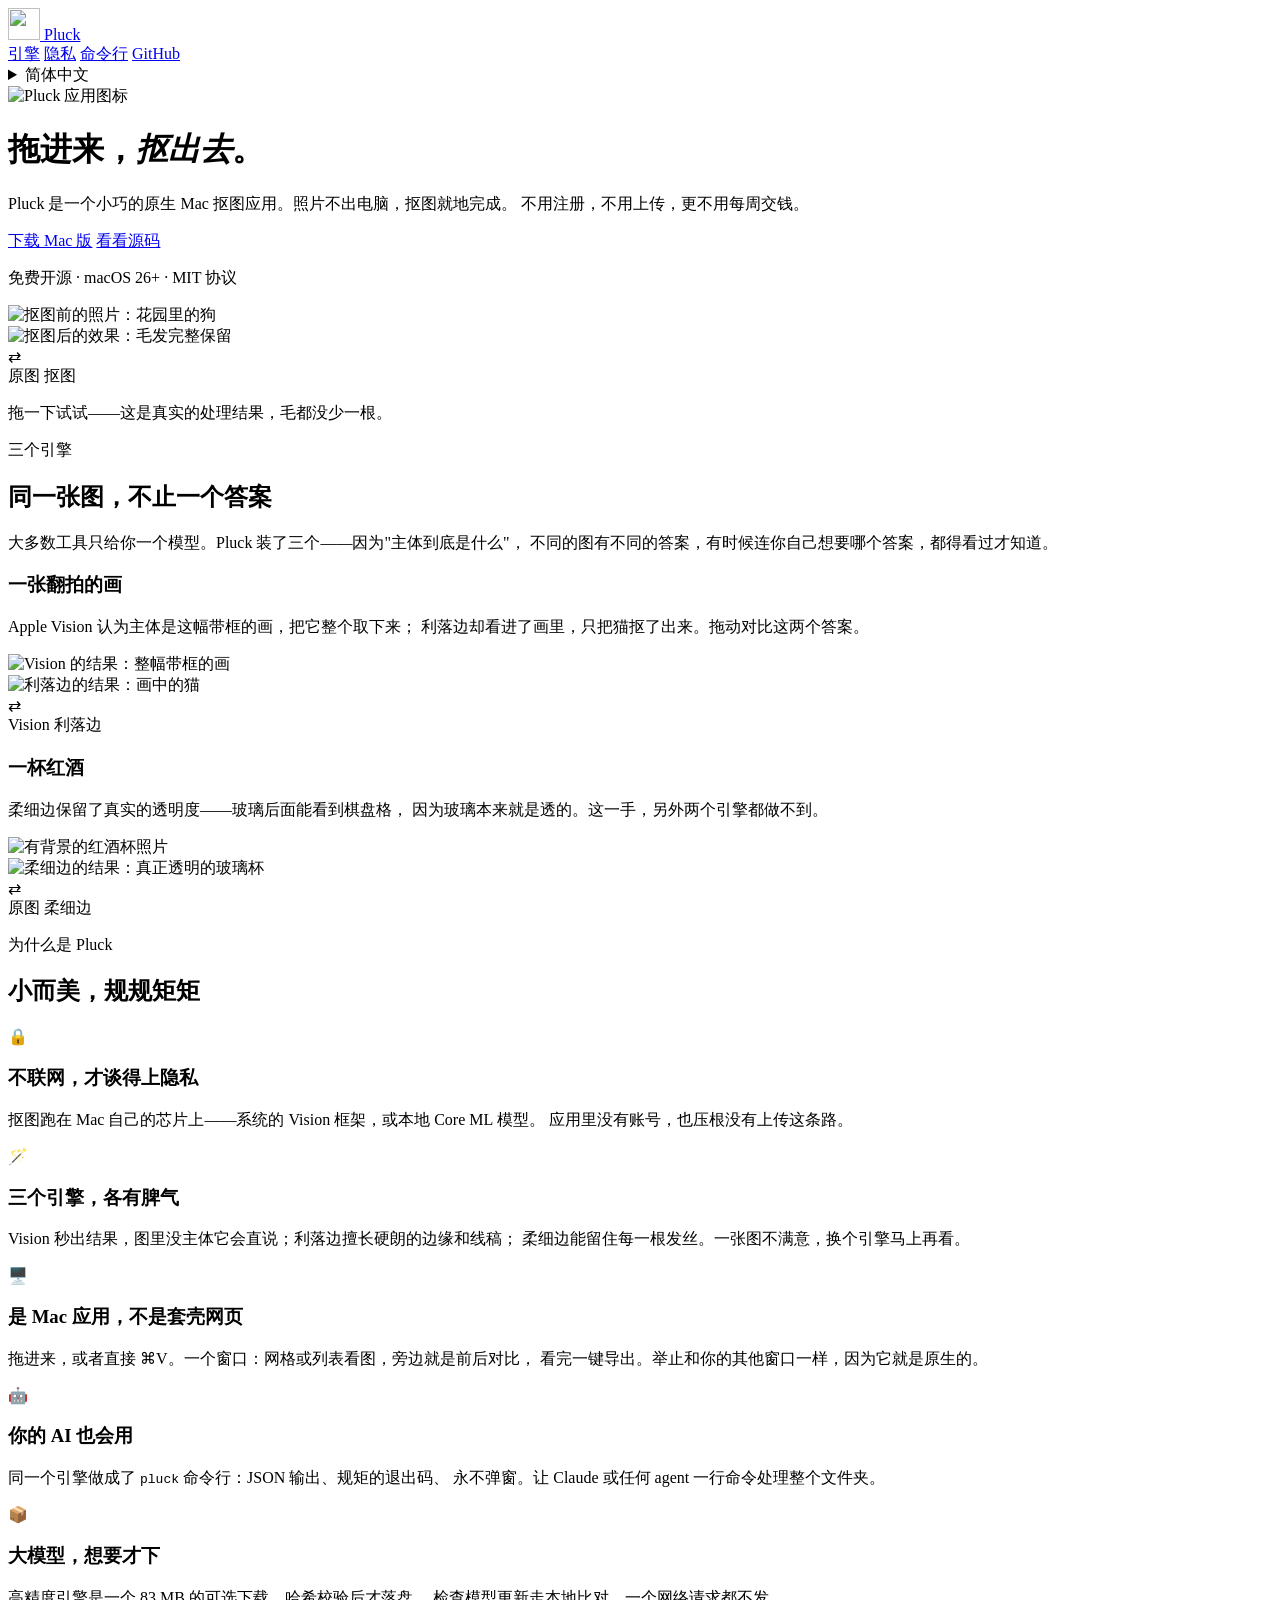
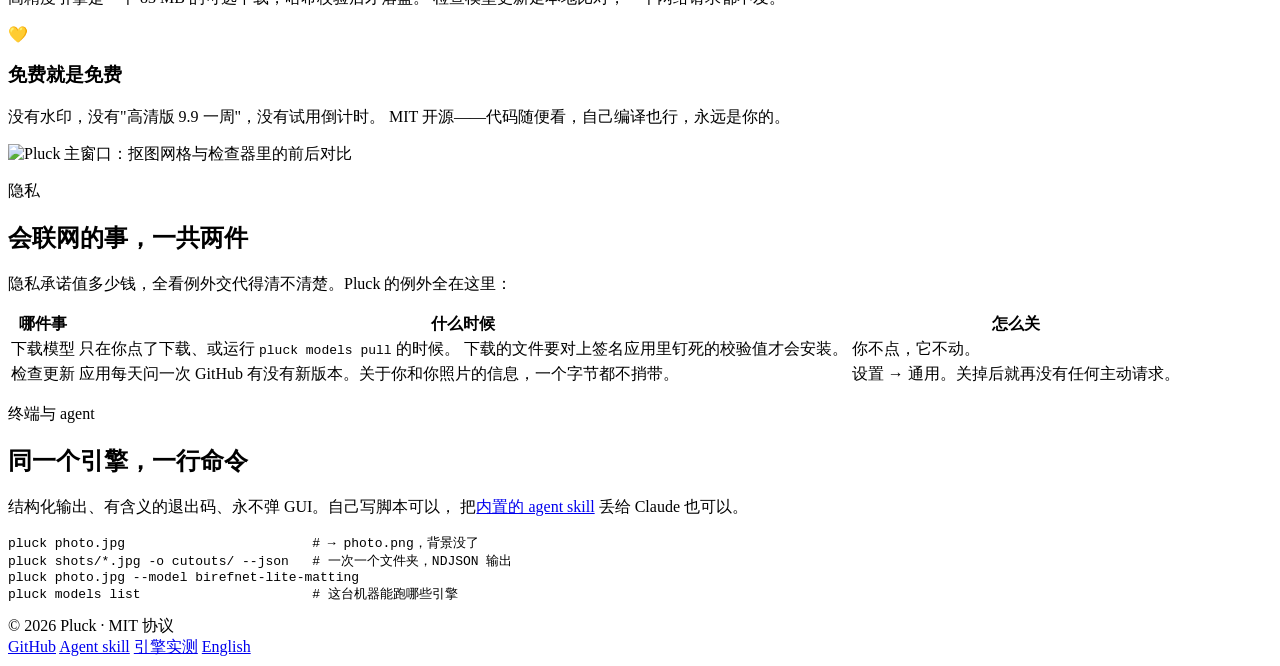
==== site/zh/index.html @ a7fbb70a "Bilingual README and a landing site at pluck.aix4u.com README gains a Simplified Chinese edition (RE" ====
<!DOCTYPE html>
<html lang="zh-Hans">
<head>
  <meta charset="utf-8">
  <meta name="viewport" content="width=device-width, initial-scale=1">
  <title>Pluck — Mac 上的离线抠图工具</title>
  <meta name="description" content="Pluck 是一个小巧的原生 Mac 抠图应用。全程本机处理，不上传、不注册、不订阅。免费开源，还带一个 AI agent 能直接用的命令行。">
  <link rel="canonical" href="https://pluck.aix4u.com/zh/">
  <link rel="alternate" hreflang="en" href="https://pluck.aix4u.com/">
  <link rel="alternate" hreflang="zh-Hans" href="https://pluck.aix4u.com/zh/">
  <link rel="alternate" hreflang="x-default" href="https://pluck.aix4u.com/">
  <link rel="icon" type="image/png" sizes="32x32" href="/assets/favicon-32.png">
  <link rel="apple-touch-icon" href="/assets/icon-192.png">
  <link rel="stylesheet" href="/assets/style.css">
  <meta property="og:type" content="website">
  <meta property="og:site_name" content="Pluck">
  <meta property="og:title" content="Pluck — Mac 上的离线抠图工具">
  <meta property="og:description" content="拖进来，抠出去。全程本机，免费开源。">
  <meta property="og:url" content="https://pluck.aix4u.com/zh/">
  <meta property="og:image" content="https://pluck.aix4u.com/assets/og.png">
  <meta name="twitter:card" content="summary_large_image">
  <meta name="twitter:title" content="Pluck — Mac 上的离线抠图工具">
  <meta name="twitter:description" content="拖进来，抠出去。全程本机，免费开源。">
  <meta name="twitter:image" content="https://pluck.aix4u.com/assets/og.png">
  <script type="application/ld+json">
  {
    "@context": "https://schema.org",
    "@type": "SoftwareApplication",
    "name": "Pluck",
    "operatingSystem": "macOS 26+",
    "applicationCategory": "DesignApplication",
    "offers": { "@type": "Offer", "price": "0", "priceCurrency": "USD" },
    "description": "小巧的原生 Mac 抠图应用。全程本机处理，免费开源，附带 AI agent 可直接使用的命令行工具。",
    "url": "https://pluck.aix4u.com/zh/",
    "downloadUrl": "https://github.com/RuochenLyu/pluck/releases",
    "license": "https://opensource.org/licenses/MIT"
  }
  </script>
</head>
<body>
  <div class="wrap">
    <nav>
      <a class="brand" href="/zh/">
        <img src="/assets/icon-64.png" alt="" width="32" height="32">
        <span>Pluck</span>
      </a>
      <div class="nav-links">
        <a href="#engines">引擎</a>
        <a href="#privacy">隐私</a>
        <a href="#cli">命令行</a>
        <a href="https://github.com/RuochenLyu/pluck">GitHub</a>
        <details class="lang">
          <summary>简体中文</summary>
          <menu>
            <a href="/" lang="en">English</a>
            <a href="/zh/" aria-current="page">简体中文</a>
          </menu>
        </details>
      </div>
    </nav>

    <header>
      <img class="hero-icon" src="/assets/icon-512.png" alt="Pluck 应用图标" width="108" height="108">
      <h1>拖进来，<em>抠出去</em>。</h1>
      <p class="sub">Pluck 是一个小巧的原生 Mac 抠图应用。照片不出电脑，抠图就地完成。
        不用注册，不用上传，更不用每周交钱。</p>
      <div class="cta">
        <a class="btn btn-primary" href="https://github.com/RuochenLyu/pluck/releases/latest">下载 Mac 版</a>
        <a class="btn btn-secondary" href="https://github.com/RuochenLyu/pluck">看看源码</a>
      </div>
      <p class="cta-note">免费开源 · macOS 26+ · MIT 协议</p>

      <div class="hero-diff">
        <div class="diff" style="--pos: 38.2%">
          <img src="/assets/demo/dog-original.jpg" alt="抠图前的照片：花园里的狗" width="880" height="880" fetchpriority="high">
          <div class="after"><img src="/assets/demo/dog-cutout.png" alt="抠图后的效果：毛发完整保留" width="880" height="880"></div>
          <div class="seam"></div>
          <div class="knob">⇄</div>
          <span class="tag tag-a">原图</span>
          <span class="tag tag-b">抠图</span>
        </div>
        <p class="hero-hint">拖一下试试——这是真实的处理结果，毛都没少一根。</p>
      </div>
    </header>

    <section id="engines">
      <p class="kicker">三个引擎</p>
      <h2>同一张图，不止一个答案</h2>
      <p class="lede">大多数工具只给你一个模型。Pluck 装了三个——因为"主体到底是什么"，
        不同的图有不同的答案，有时候连你自己想要哪个答案，都得看过才知道。</p>
      <div class="demo-grid">
        <div class="demo">
          <h3>一张翻拍的画</h3>
          <p class="note">Apple Vision 认为主体是这幅带框的画，把它整个取下来；
            利落边却看进了画里，只把猫抠了出来。拖动对比这两个答案。</p>
          <div class="diff" style="--pos: 50%">
            <img src="/assets/demo/painting-vision.png" alt="Vision 的结果：整幅带框的画" width="760" height="950">
            <div class="after"><img src="/assets/demo/painting-lite.png" alt="利落边的结果：画中的猫" width="760" height="950"></div>
            <div class="seam"></div>
            <div class="knob">⇄</div>
            <span class="tag tag-a">Vision</span>
            <span class="tag tag-b">利落边</span>
          </div>
        </div>
        <div class="demo">
          <h3>一杯红酒</h3>
          <p class="note">柔细边保留了真实的透明度——玻璃后面能看到棋盘格，
            因为玻璃本来就是透的。这一手，另外两个引擎都做不到。</p>
          <div class="diff" style="--pos: 38.2%">
            <img src="/assets/demo/glass-original.jpg" alt="有背景的红酒杯照片" width="900" height="545">
            <div class="after"><img src="/assets/demo/glass-matting.png" alt="柔细边的结果：真正透明的玻璃杯" width="900" height="545"></div>
            <div class="seam"></div>
            <div class="knob">⇄</div>
            <span class="tag tag-a">原图</span>
            <span class="tag tag-b">柔细边</span>
          </div>
        </div>
      </div>
    </section>

    <section id="features">
      <p class="kicker">为什么是 Pluck</p>
      <h2>小而美，规规矩矩</h2>
      <div class="grid">
        <div class="card">
          <span class="glyph">🔒</span>
          <h3>不联网，才谈得上隐私</h3>
          <p>抠图跑在 Mac 自己的芯片上——系统的 Vision 框架，或本地 Core ML 模型。
            应用里没有账号，也压根没有上传这条路。</p>
        </div>
        <div class="card">
          <span class="glyph">🪄</span>
          <h3>三个引擎，各有脾气</h3>
          <p>Vision 秒出结果，图里没主体它会直说；利落边擅长硬朗的边缘和线稿；
            柔细边能留住每一根发丝。一张图不满意，换个引擎马上再看。</p>
        </div>
        <div class="card">
          <span class="glyph">🖥️</span>
          <h3>是 Mac 应用，不是套壳网页</h3>
          <p>拖进来，或者直接 ⌘V。一个窗口：网格或列表看图，旁边就是前后对比，
            看完一键导出。举止和你的其他窗口一样，因为它就是原生的。</p>
        </div>
        <div class="card">
          <span class="glyph">🤖</span>
          <h3>你的 AI 也会用</h3>
          <p>同一个引擎做成了 <code>pluck</code> 命令行：JSON 输出、规矩的退出码、
            永不弹窗。让 Claude 或任何 agent 一行命令处理整个文件夹。</p>
        </div>
        <div class="card">
          <span class="glyph">📦</span>
          <h3>大模型，想要才下</h3>
          <p>高精度引擎是一个 83 MB 的可选下载，哈希校验后才落盘。
            检查模型更新走本地比对，一个网络请求都不发。</p>
        </div>
        <div class="card">
          <span class="glyph">💛</span>
          <h3>免费就是免费</h3>
          <p>没有水印，没有"高清版 9.9 一周"，没有试用倒计时。
            MIT 开源——代码随便看，自己编译也行，永远是你的。</p>
        </div>
      </div>
      <div class="shot">
        <img src="/assets/screenshot-zh.png" alt="Pluck 主窗口：抠图网格与检查器里的前后对比" width="1520" height="1184" loading="lazy">
      </div>
    </section>

    <section id="privacy">
      <p class="kicker">隐私</p>
      <h2>会联网的事，一共两件</h2>
      <p class="lede">隐私承诺值多少钱，全看例外交代得清不清楚。Pluck 的例外全在这里：</p>
      <div class="privacy">
        <table>
          <tr><th>哪件事</th><th>什么时候</th><th>怎么关</th></tr>
          <tr>
            <td>下载模型</td>
            <td>只在你点了下载、或运行 <code>pluck models pull</code> 的时候。
              下载的文件要对上签名应用里钉死的校验值才会安装。</td>
            <td>你不点，它不动。</td>
          </tr>
          <tr>
            <td>检查更新</td>
            <td>应用每天问一次 GitHub 有没有新版本。关于你和你照片的信息，一个字节都不捎带。</td>
            <td>设置 → 通用。关掉后就再没有任何主动请求。</td>
          </tr>
        </table>
      </div>
    </section>

    <section id="cli">
      <p class="kicker">终端与 agent</p>
      <h2>同一个引擎，一行命令</h2>
      <p class="lede">结构化输出、有含义的退出码、永不弹 GUI。自己写脚本可以，
        把<a href="https://github.com/RuochenLyu/pluck/blob/main/skills/pluck/SKILL.md">内置的 agent skill</a> 丢给 Claude 也可以。</p>
      <pre><code><span class="p">pluck</span> photo.jpg                        <span class="c"># → photo.png，背景没了</span>
<span class="p">pluck</span> shots/*.jpg -o cutouts/ --json   <span class="c"># 一次一个文件夹，NDJSON 输出</span>
<span class="p">pluck</span> photo.jpg --model birefnet-lite-matting
<span class="p">pluck</span> models list                      <span class="c"># 这台机器能跑哪些引擎</span></code></pre>
    </section>

    <footer>
      <div>© 2026 Pluck · MIT 协议</div>
      <div class="links">
        <a href="https://github.com/RuochenLyu/pluck">GitHub</a>
        <a href="https://github.com/RuochenLyu/pluck/blob/main/skills/pluck/SKILL.md">Agent skill</a>
        <a href="https://github.com/RuochenLyu/pluck/blob/main/docs/research.md">引擎实测</a>
        <a href="/" lang="en">English</a>
      </div>
    </footer>
  </div>
  <script src="/assets/script.js" defer></script>
</body>
</html>
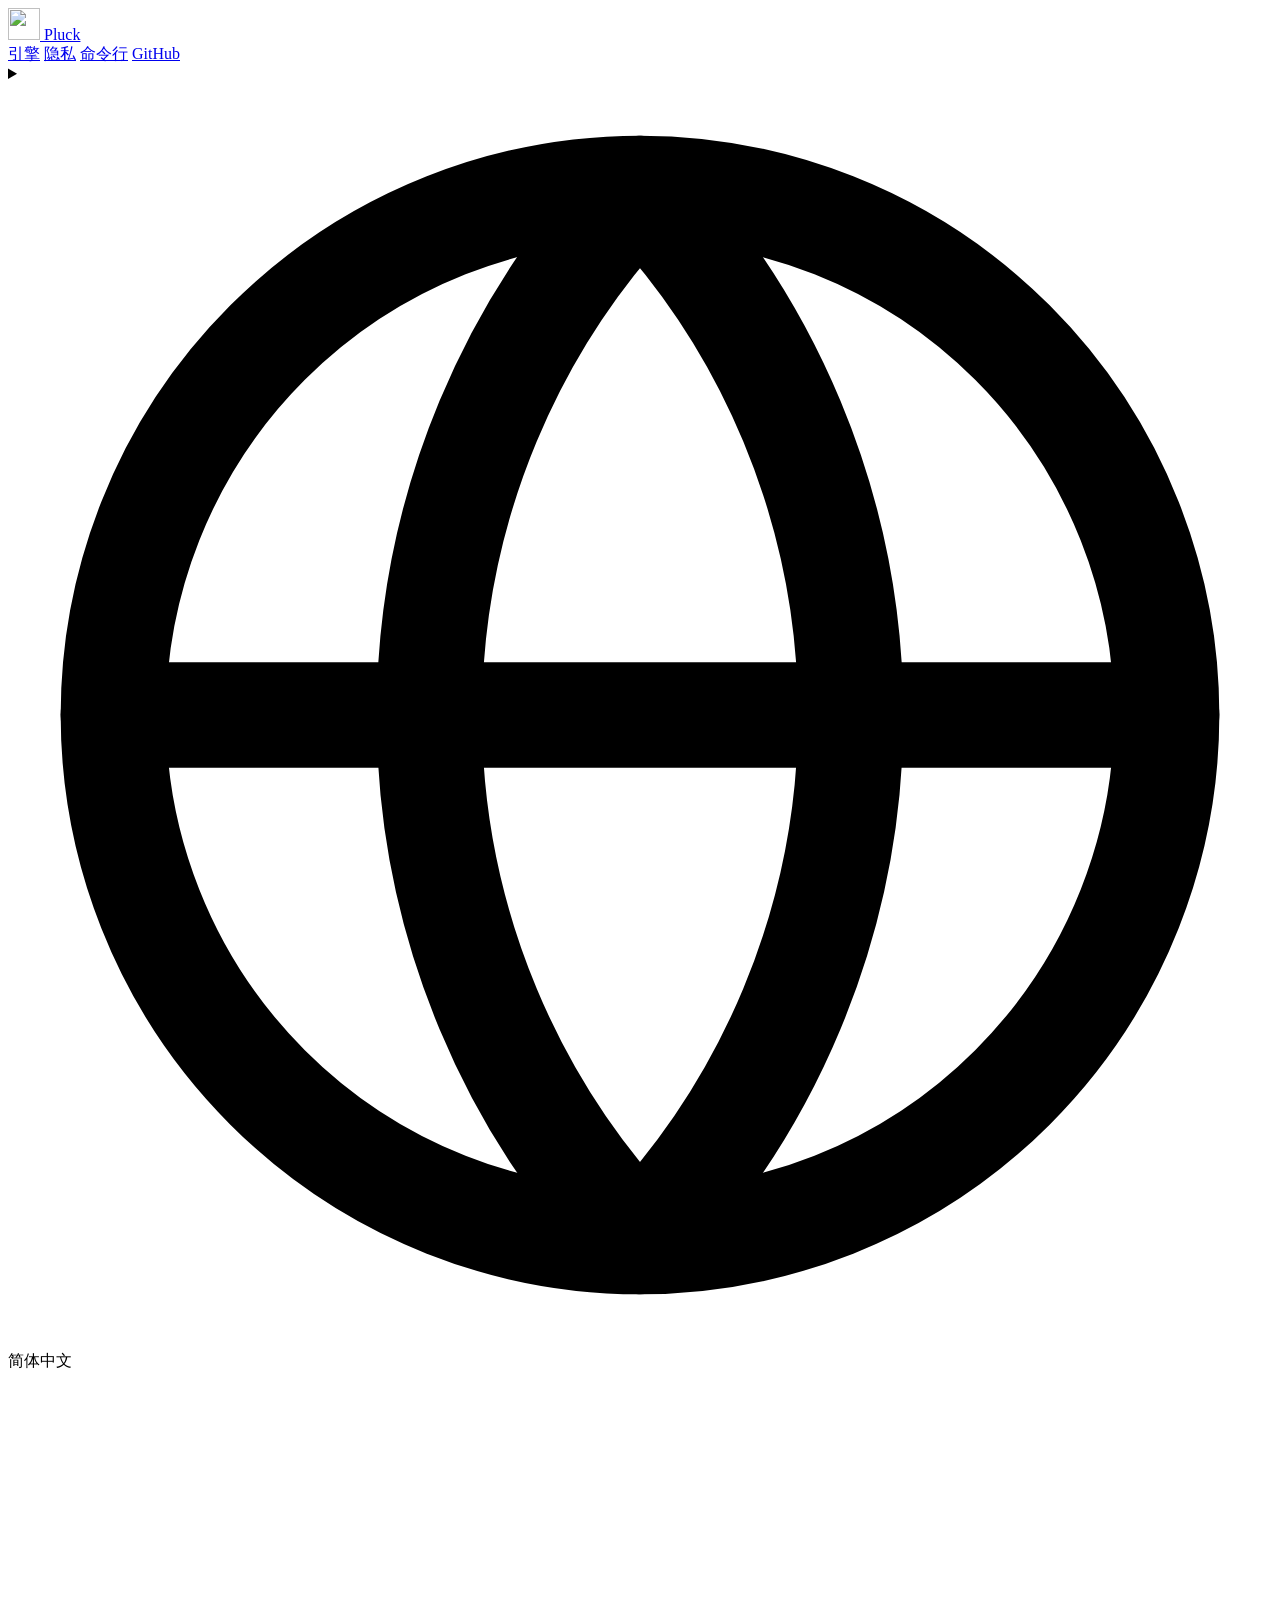
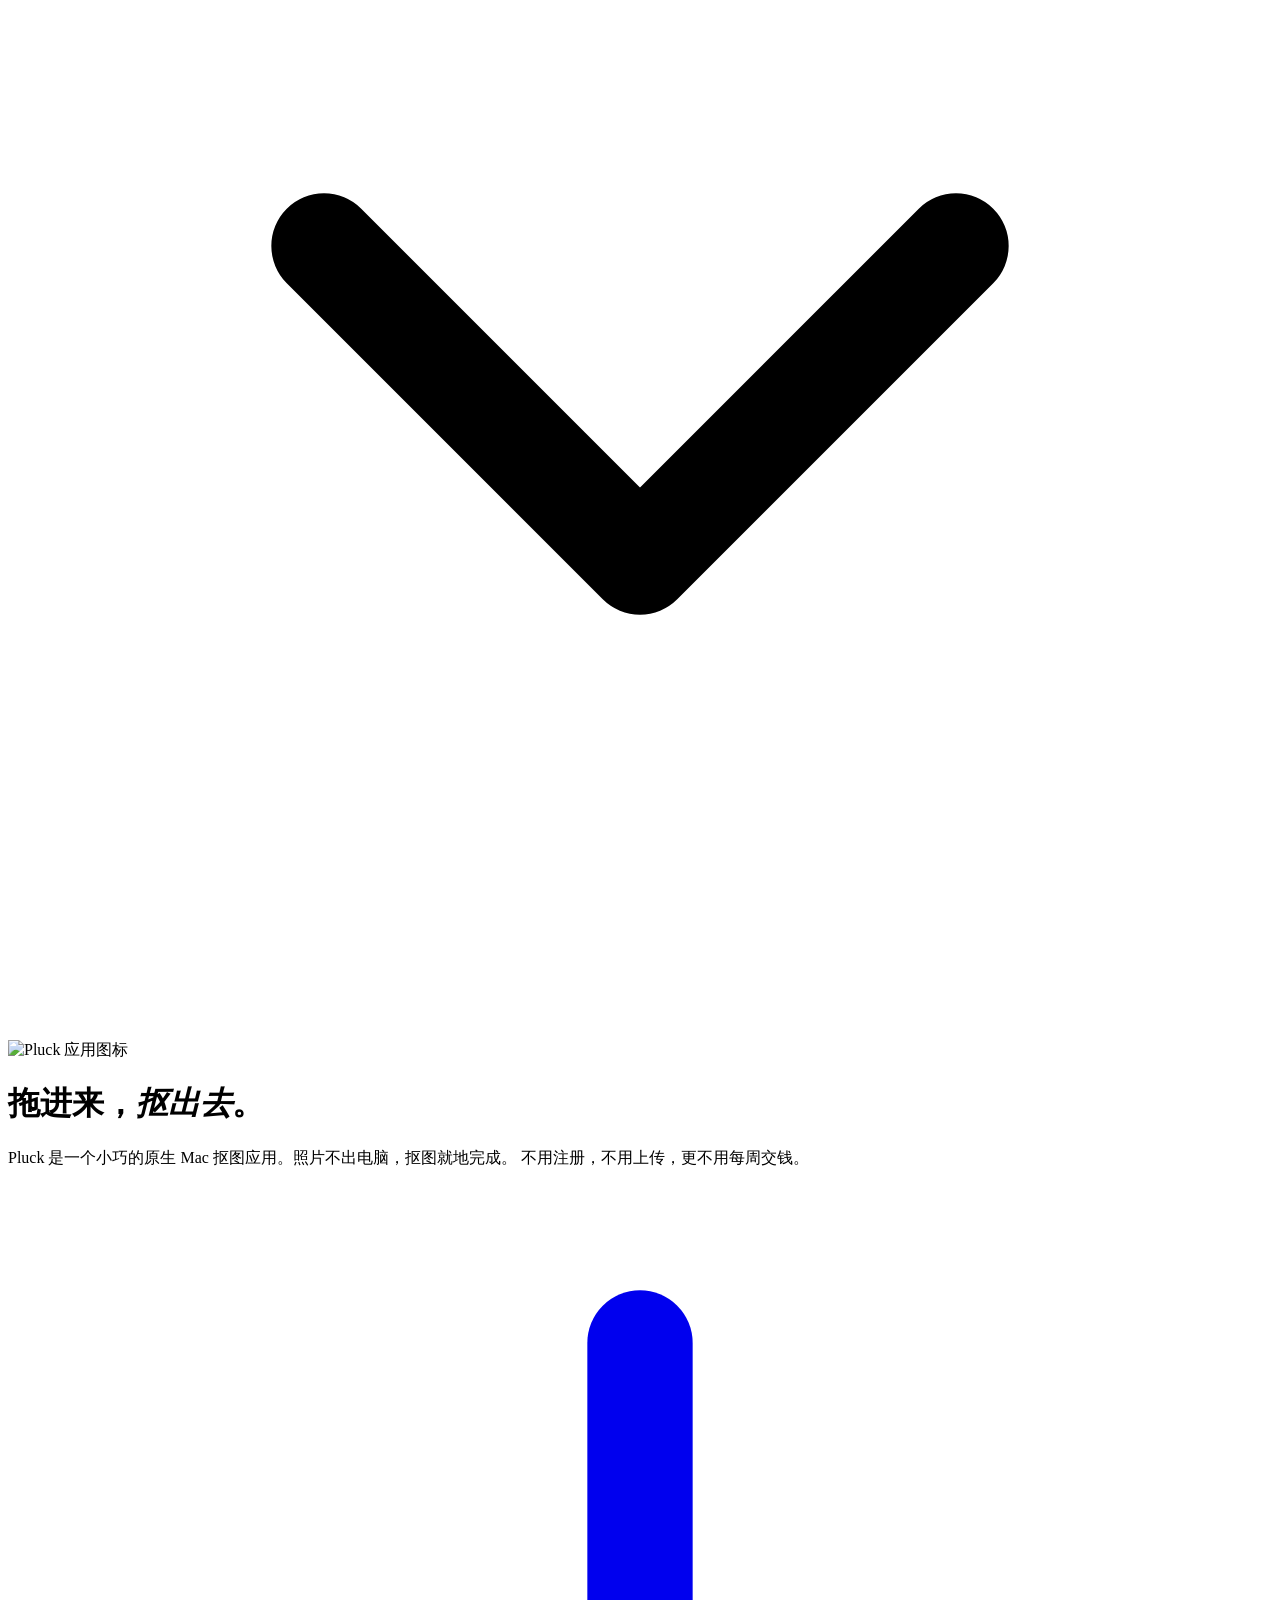
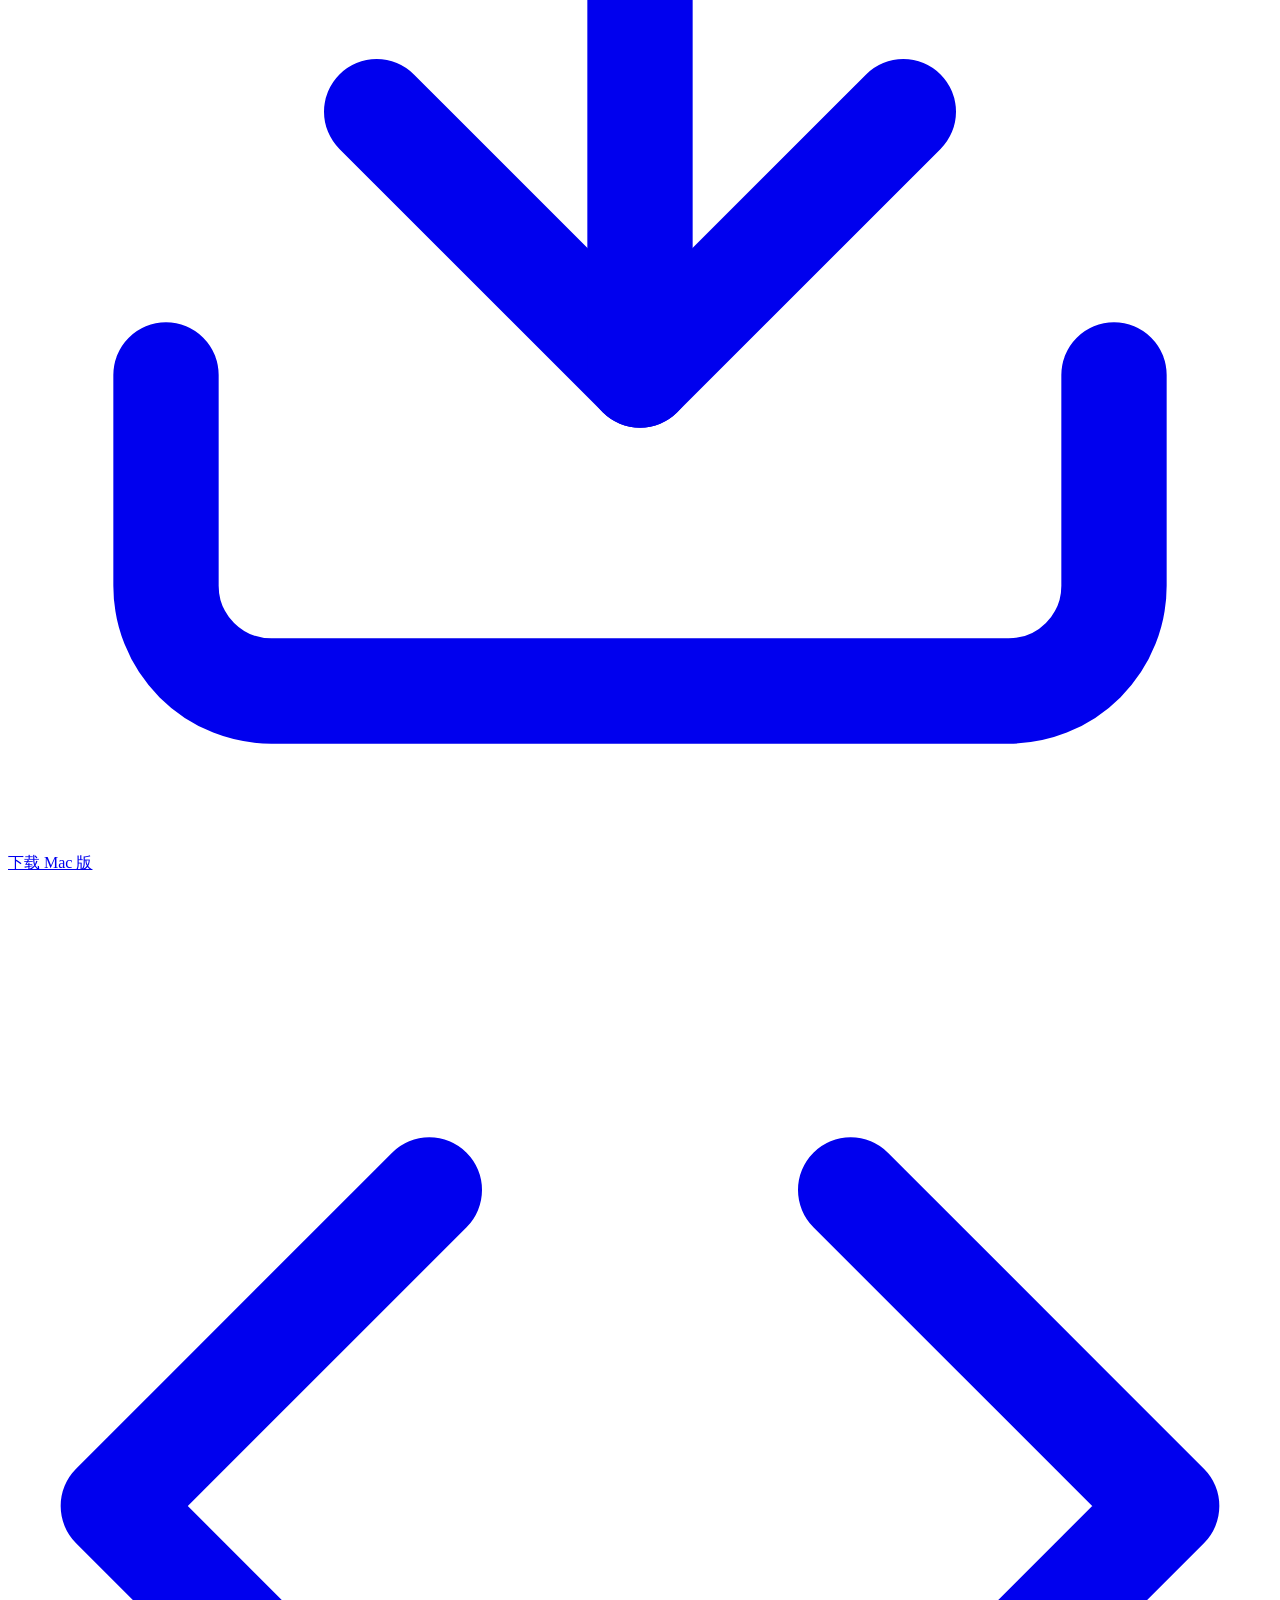
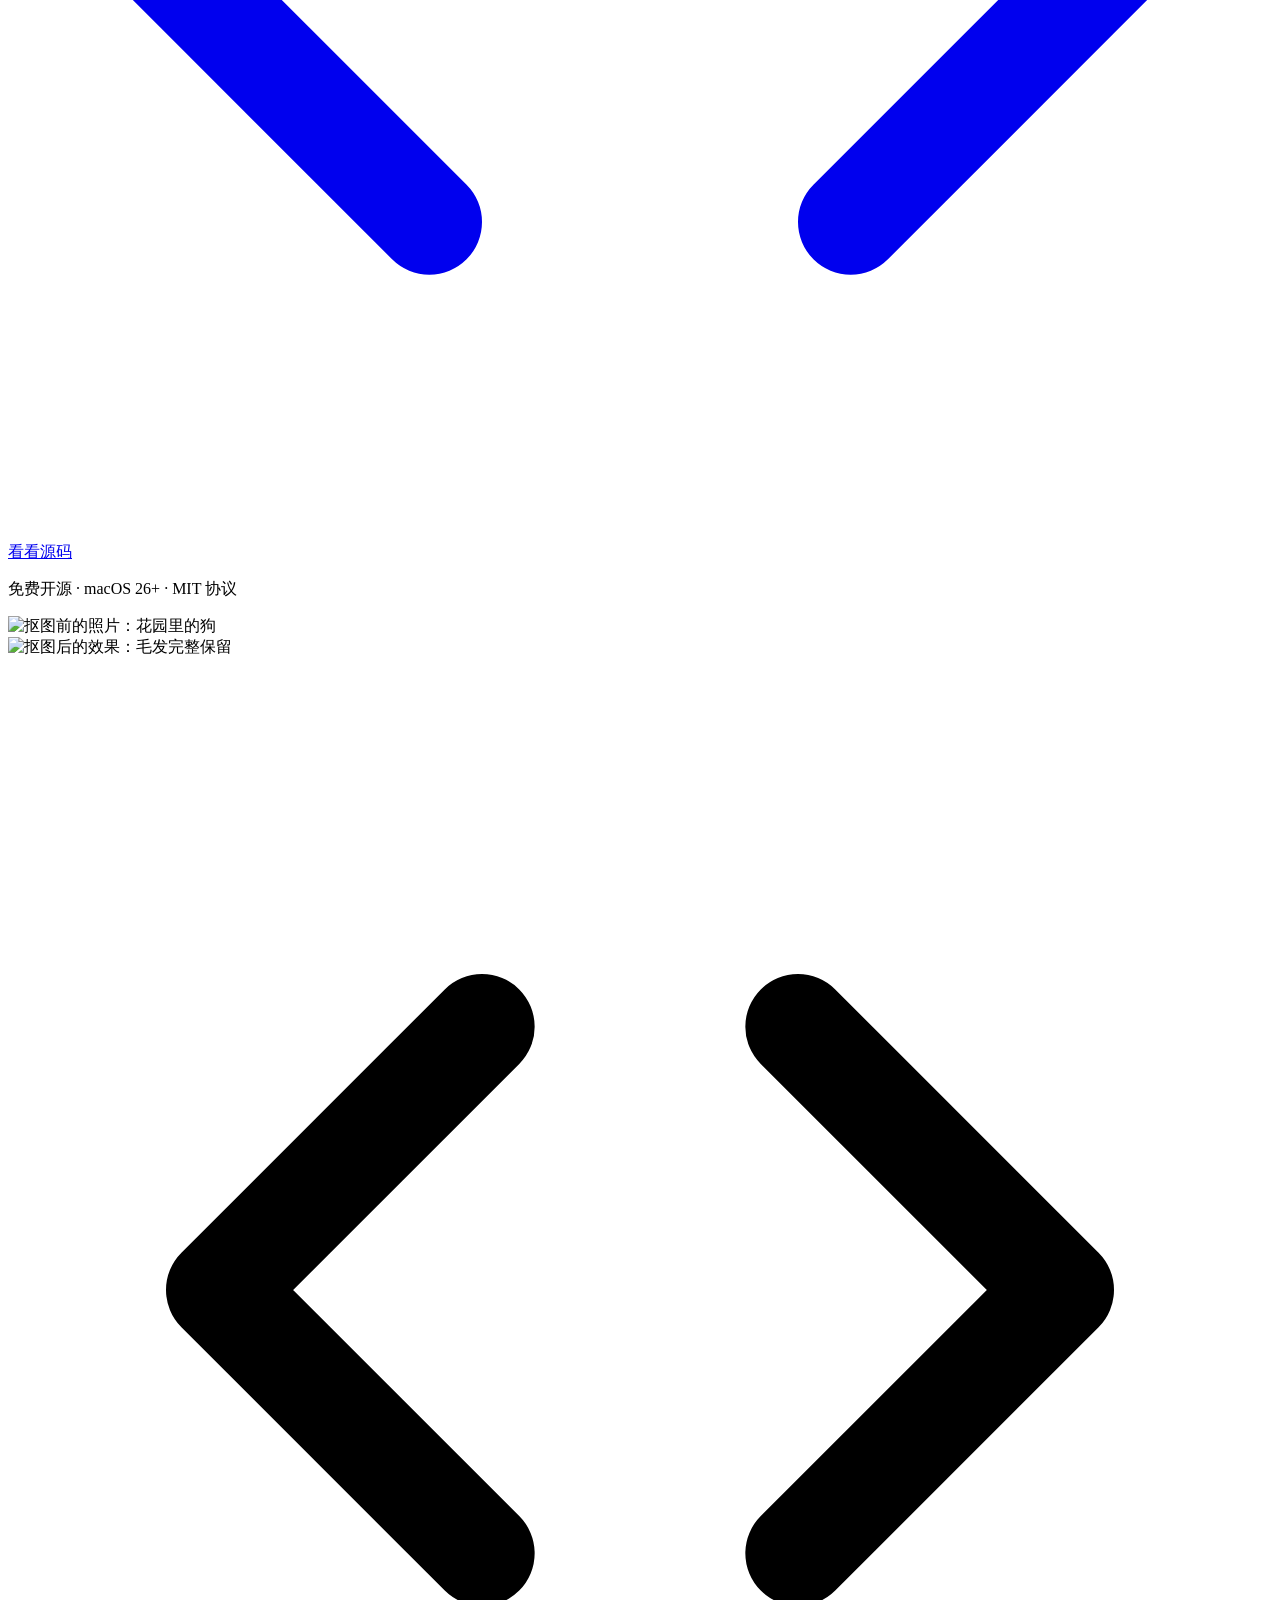
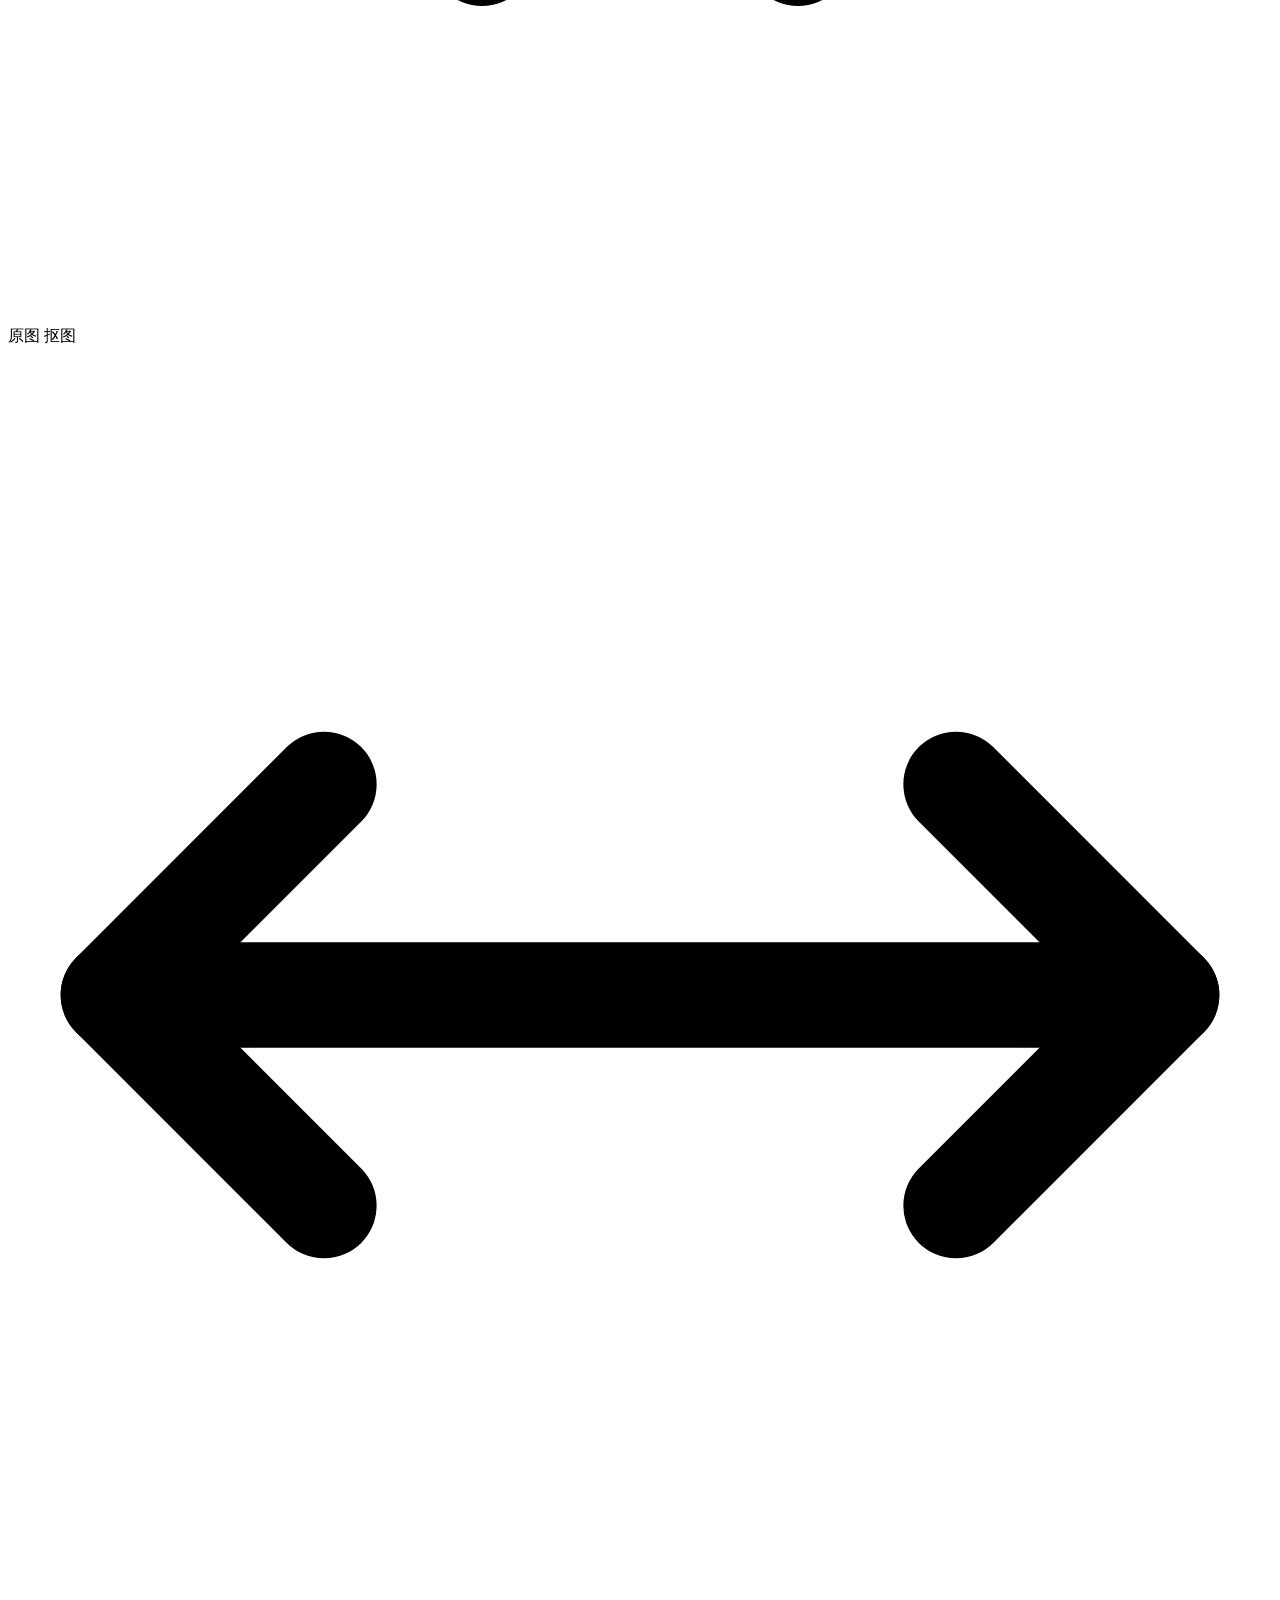
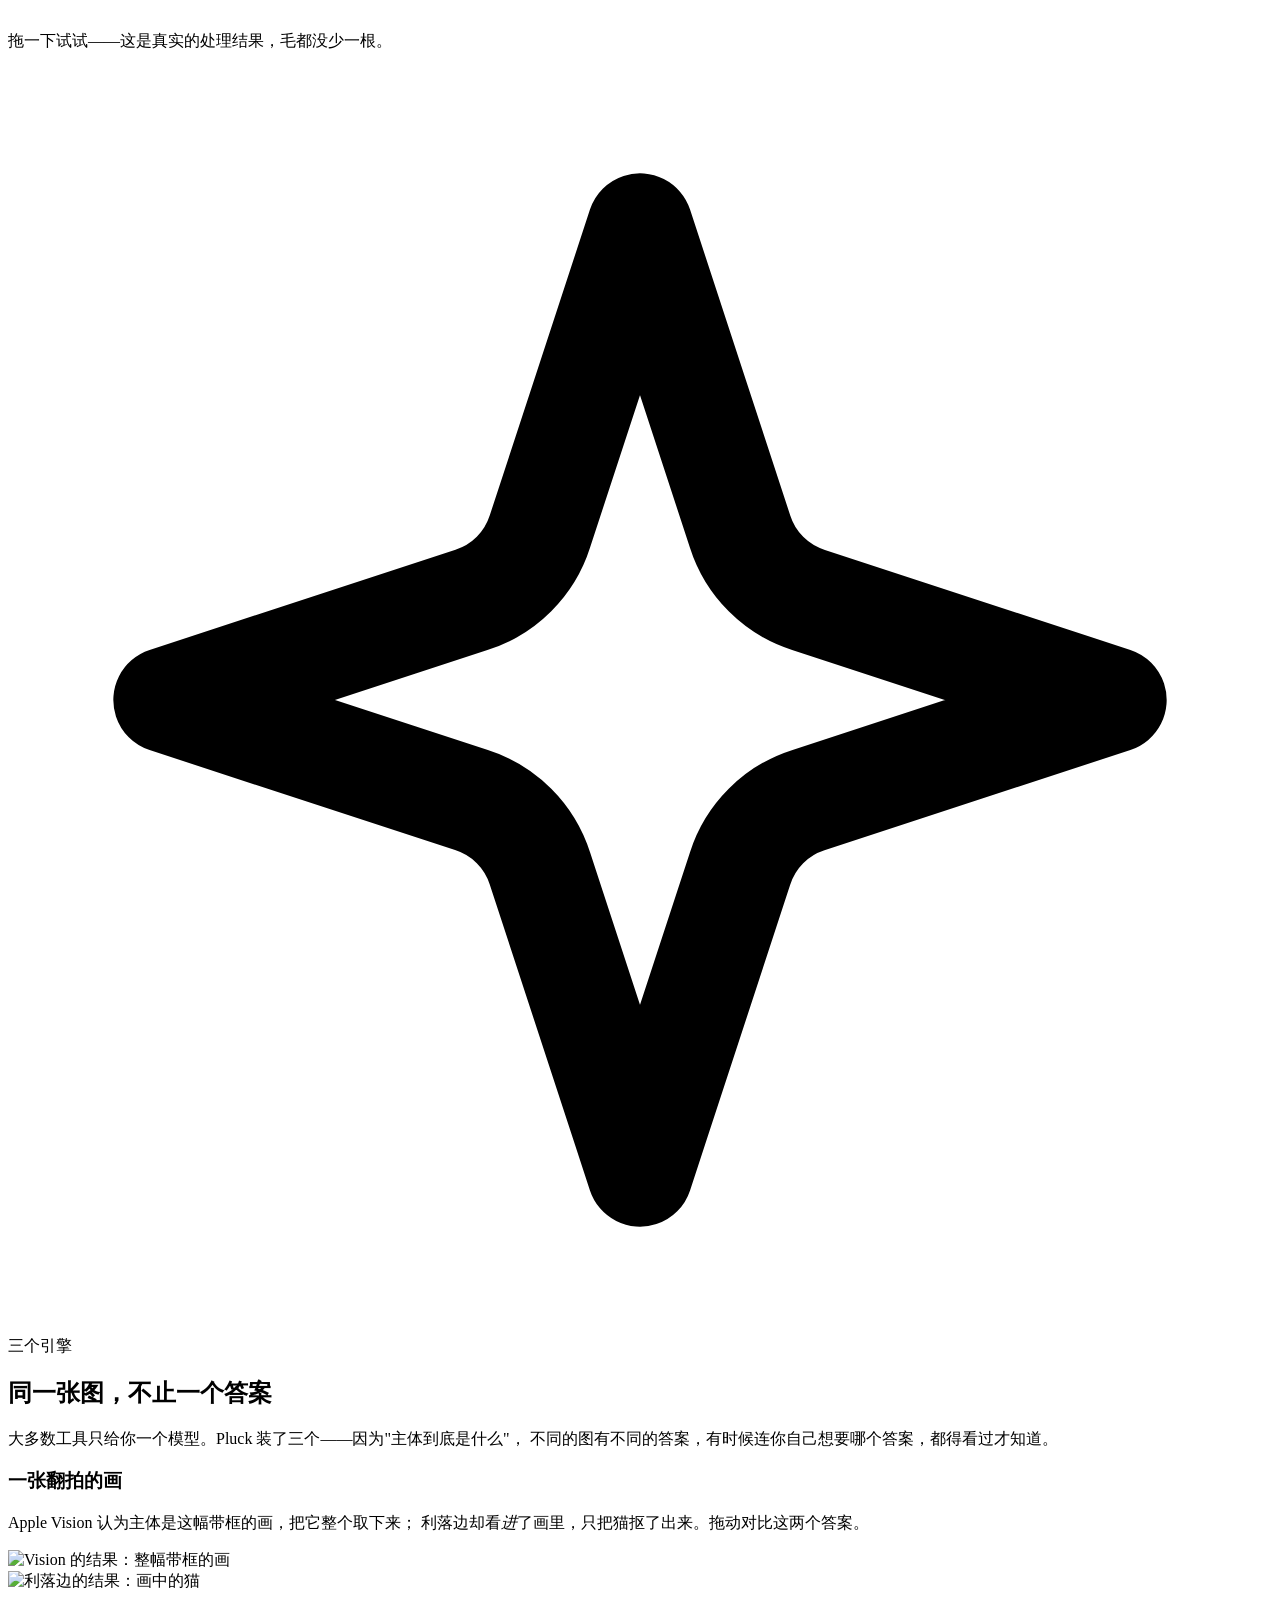
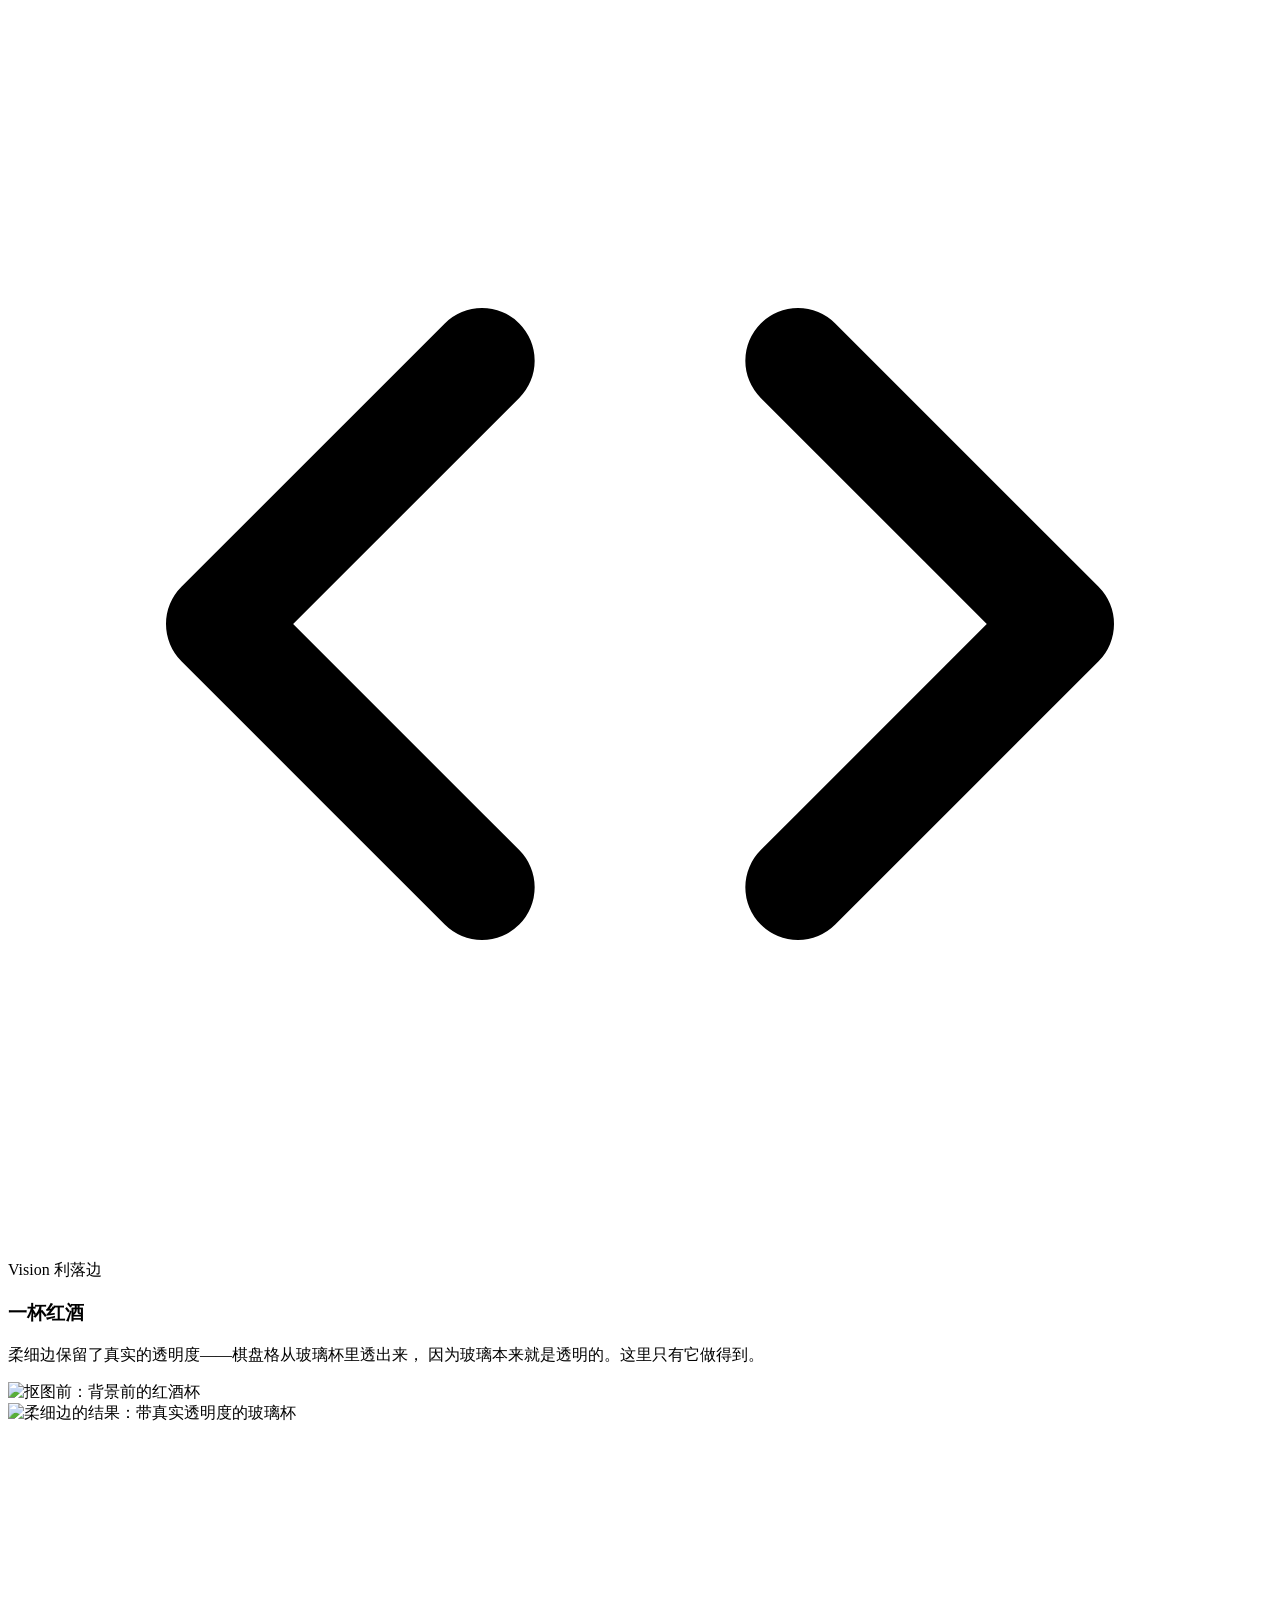
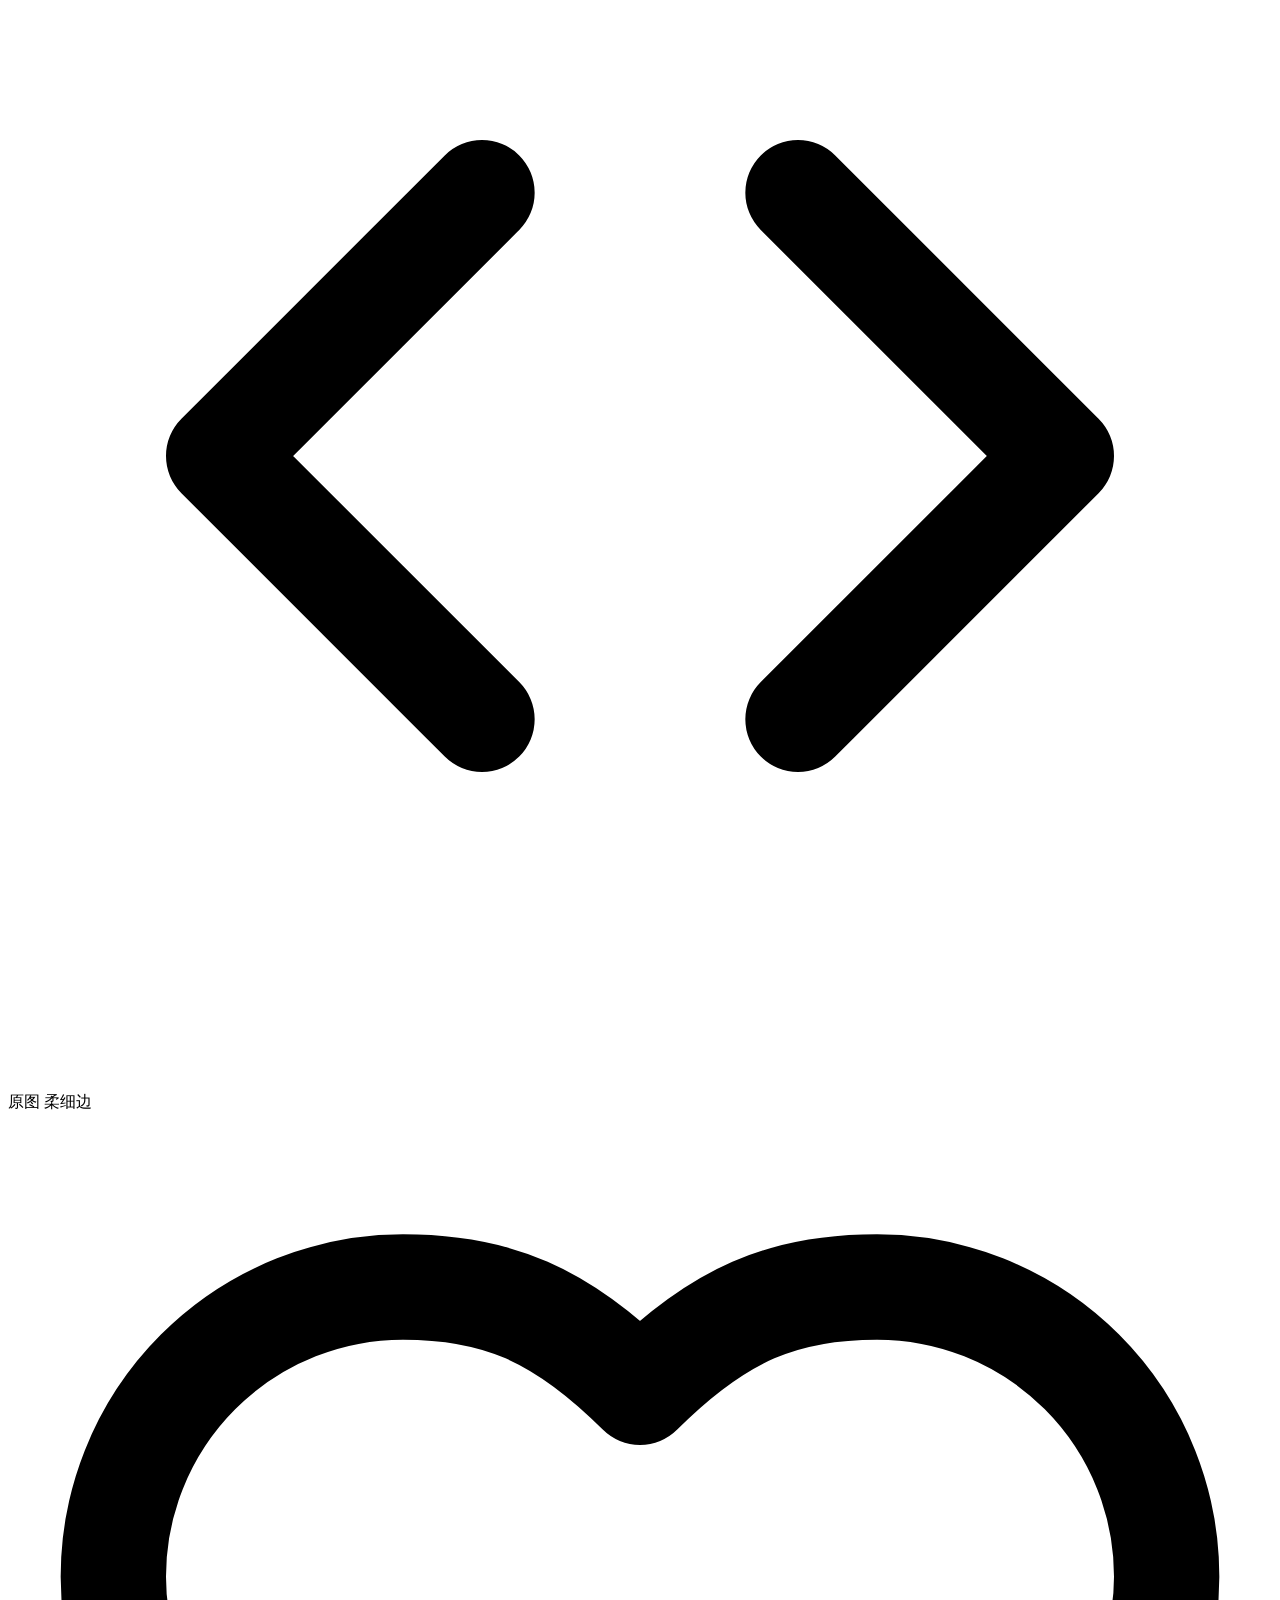
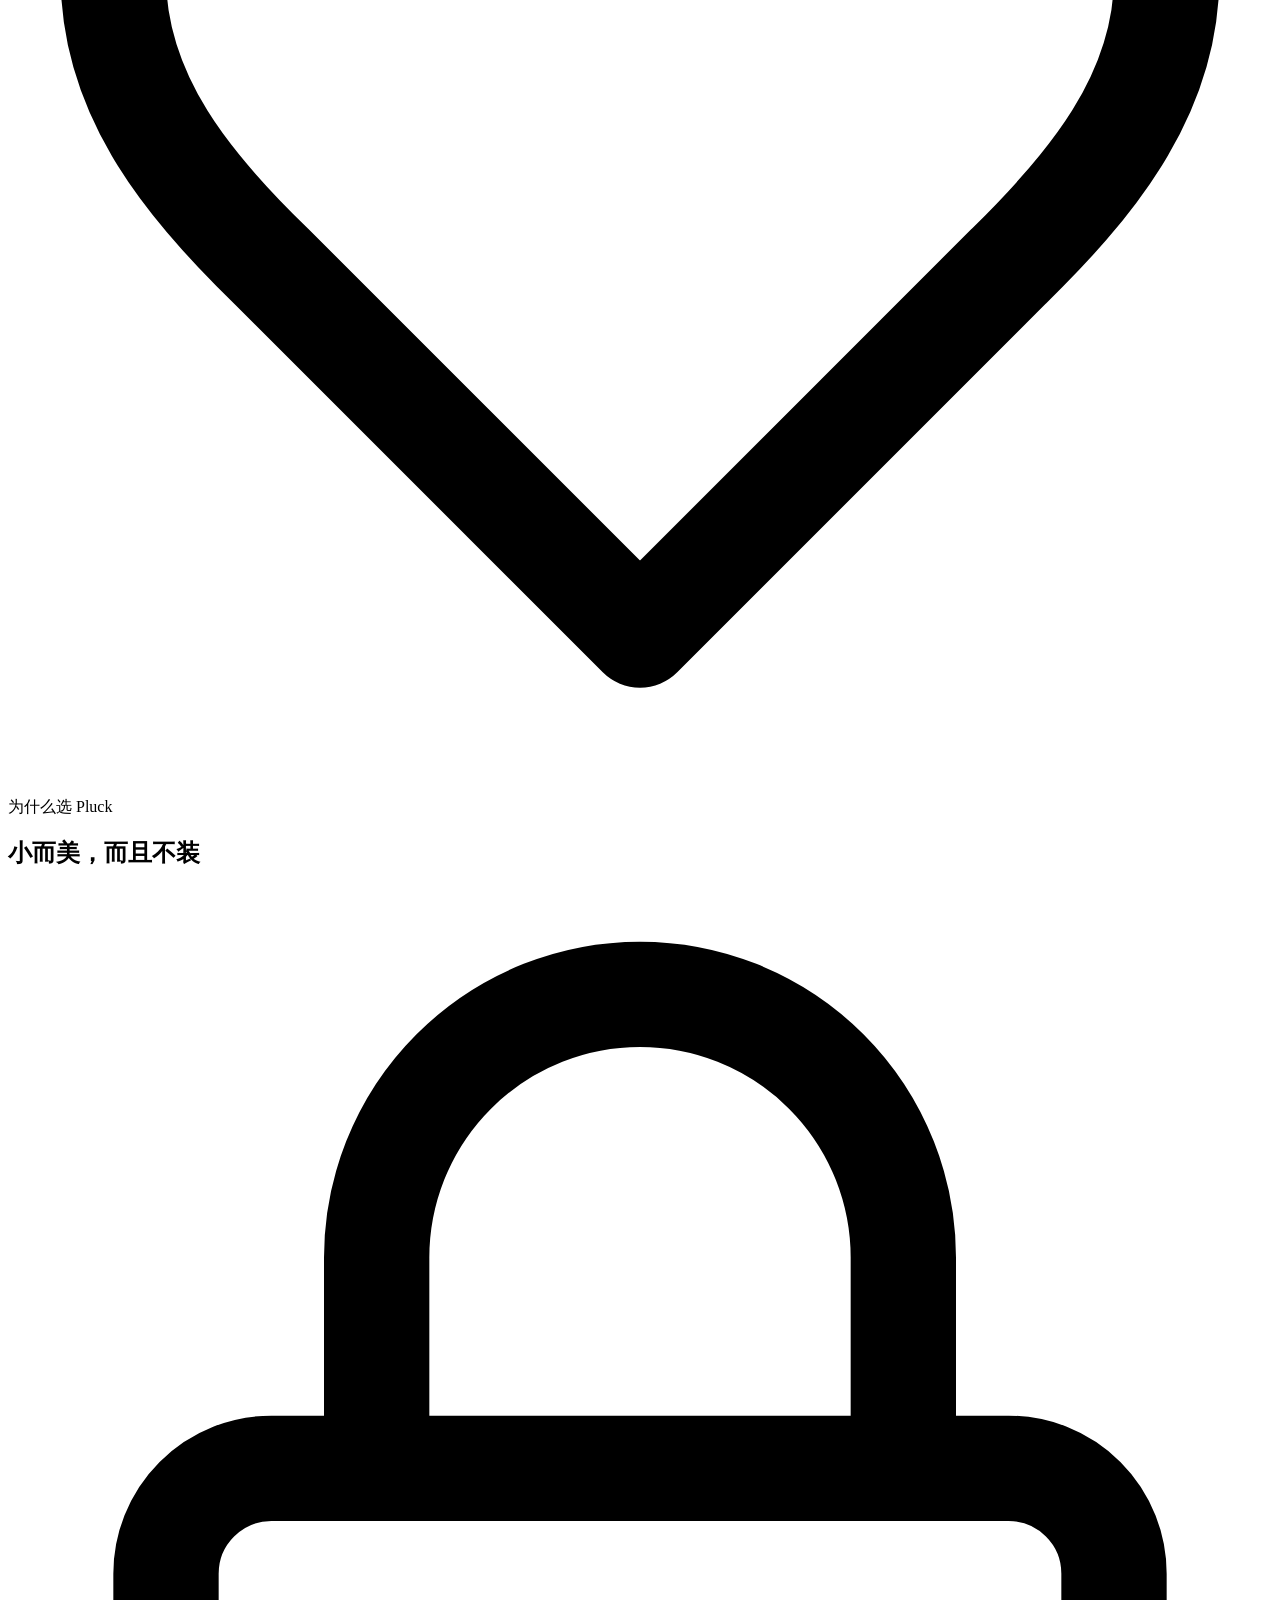
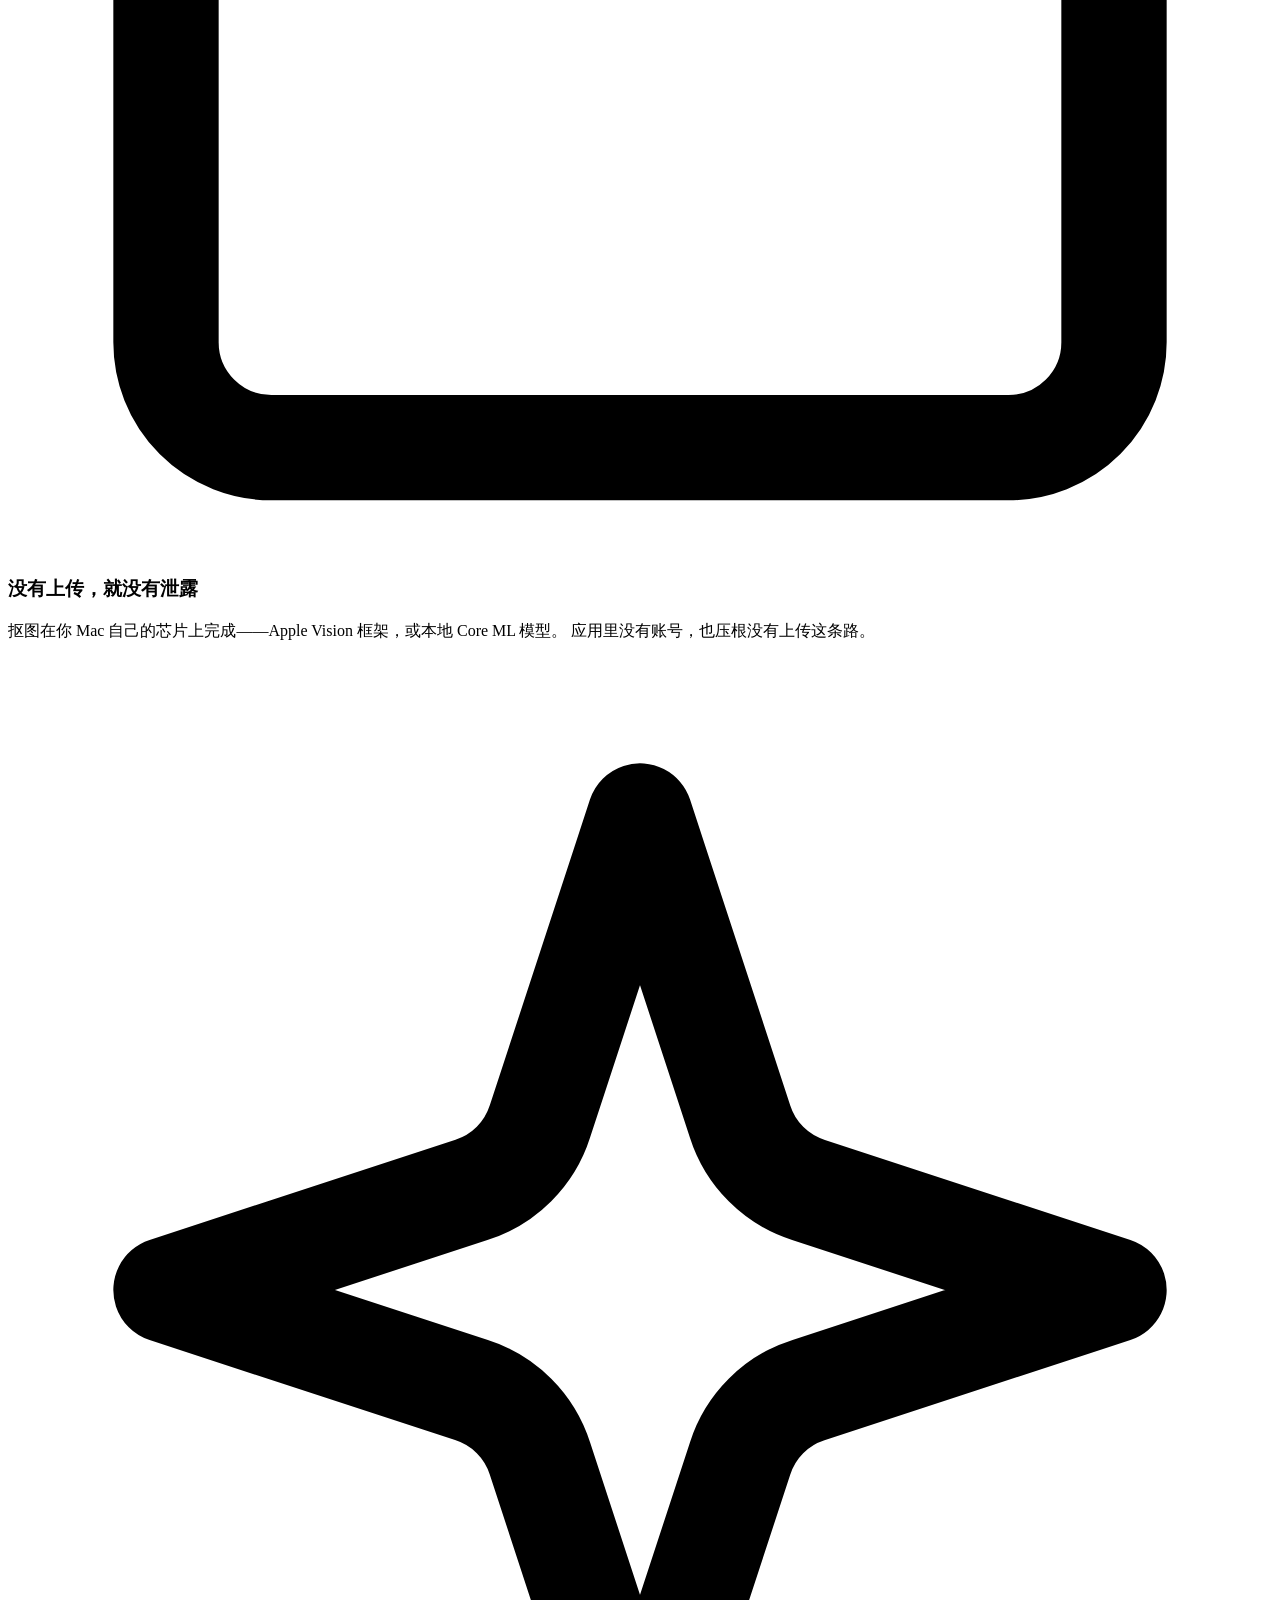
==== commit 9f817e26: "Landing redesign: open-source SVG icons, real rhythm, SF Rounded voice The first pass read as a temp" ====
--- a/site/zh/index.html
+++ b/site/zh/index.html
@@ -3,8 +3,8 @@
 <head>
   <meta charset="utf-8">
   <meta name="viewport" content="width=device-width, initial-scale=1">
-  <title>Pluck — Mac 上的离线抠图工具</title>
-  <meta name="description" content="Pluck 是一个小巧的原生 Mac 抠图应用。全程本机处理，不上传、不注册、不订阅。免费开源，还带一个 AI agent 能直接用的命令行。">
+  <title>Pluck — 在 Mac 上离线抠图</title>
+  <meta name="description" content="Pluck 是一个小巧的原生 Mac 抠图应用，完全在本机移除照片背景。无云端、无账号、无订阅。免费开源，附带 AI agent 可驱动的命令行工具。">
   <link rel="canonical" href="https://pluck.aix4u.com/zh/">
   <link rel="alternate" hreflang="en" href="https://pluck.aix4u.com/">
   <link rel="alternate" hreflang="zh-Hans" href="https://pluck.aix4u.com/zh/">
@@ -14,13 +14,13 @@
   <link rel="stylesheet" href="/assets/style.css">
   <meta property="og:type" content="website">
   <meta property="og:site_name" content="Pluck">
-  <meta property="og:title" content="Pluck — Mac 上的离线抠图工具">
-  <meta property="og:description" content="拖进来，抠出去。全程本机，免费开源。">
+  <meta property="og:title" content="Pluck — 在 Mac 上离线抠图">
+  <meta property="og:description" content="拖进来，抠出去。本机处理，免费开源。">
   <meta property="og:url" content="https://pluck.aix4u.com/zh/">
   <meta property="og:image" content="https://pluck.aix4u.com/assets/og.png">
   <meta name="twitter:card" content="summary_large_image">
-  <meta name="twitter:title" content="Pluck — Mac 上的离线抠图工具">
-  <meta name="twitter:description" content="拖进来，抠出去。全程本机，免费开源。">
+  <meta name="twitter:title" content="Pluck — 在 Mac 上离线抠图">
+  <meta name="twitter:description" content="拖进来，抠出去。本机处理，免费开源。">
   <meta name="twitter:image" content="https://pluck.aix4u.com/assets/og.png">
   <script type="application/ld+json">
   {
@@ -30,7 +30,7 @@
     "operatingSystem": "macOS 26+",
     "applicationCategory": "DesignApplication",
     "offers": { "@type": "Offer", "price": "0", "priceCurrency": "USD" },
-    "description": "小巧的原生 Mac 抠图应用。全程本机处理，免费开源，附带 AI agent 可直接使用的命令行工具。",
+    "description": "小巧的原生 Mac 抠图应用，完全在本机移除照片背景。免费开源，附带为 AI agent 设计的命令行工具。",
     "url": "https://pluck.aix4u.com/zh/",
     "downloadUrl": "https://github.com/RuochenLyu/pluck/releases",
     "license": "https://opensource.org/licenses/MIT"
@@ -38,6 +38,29 @@
   </script>
 </head>
 <body>
+  <!-- Icons: Lucide (lucide.dev), ISC license, inlined. -->
+  <svg width="0" height="0" style="position:absolute" aria-hidden="true">
+    <defs>
+      <g id="i-globe" fill="none" stroke="currentColor" stroke-width="2" stroke-linecap="round" stroke-linejoin="round"><circle cx="12" cy="12" r="10"/><path d="M12 2a14.5 14.5 0 0 0 0 20 14.5 14.5 0 0 0 0-20"/><path d="M2 12h20"/></g>
+      <g id="i-chevron-down" fill="none" stroke="currentColor" stroke-width="2" stroke-linecap="round" stroke-linejoin="round"><path d="m6 9 6 6 6-6"/></g>
+      <g id="i-check" fill="none" stroke="currentColor" stroke-width="2.5" stroke-linecap="round" stroke-linejoin="round"><path d="M20 6 9 17l-5-5"/></g>
+      <g id="i-download" fill="none" stroke="currentColor" stroke-width="2" stroke-linecap="round" stroke-linejoin="round"><path d="M21 15v4a2 2 0 0 1-2 2H5a2 2 0 0 1-2-2v-4"/><polyline points="7 10 12 15 17 10"/><line x1="12" y1="15" x2="12" y2="3"/></g>
+      <g id="i-code" fill="none" stroke="currentColor" stroke-width="2" stroke-linecap="round" stroke-linejoin="round"><polyline points="16 18 22 12 16 6"/><polyline points="8 6 2 12 8 18"/></g>
+      <g id="i-chevrons-lr" fill="none" stroke="currentColor" stroke-width="2" stroke-linecap="round" stroke-linejoin="round"><path d="m9 7-5 5 5 5"/><path d="m15 7 5 5-5 5"/></g>
+      <g id="i-move-h" fill="none" stroke="currentColor" stroke-width="2" stroke-linecap="round" stroke-linejoin="round"><polyline points="18 8 22 12 18 16"/><polyline points="6 8 2 12 6 16"/><line x1="2" y1="12" x2="22" y2="12"/></g>
+      <g id="i-sparkles" fill="none" stroke="currentColor" stroke-width="2" stroke-linecap="round" stroke-linejoin="round"><path d="M12 3l-1.9 5.8a2 2 0 0 1-1.3 1.3L3 12l5.8 1.9a2 2 0 0 1 1.3 1.3L12 21l1.9-5.8a2 2 0 0 1 1.3-1.3L21 12l-5.8-1.9a2 2 0 0 1-1.3-1.3Z"/></g>
+      <g id="i-lock" fill="none" stroke="currentColor" stroke-width="2" stroke-linecap="round" stroke-linejoin="round"><rect x="3" y="11" width="18" height="11" rx="2"/><path d="M7 11V7a5 5 0 0 1 10 0v4"/></g>
+      <g id="i-monitor" fill="none" stroke="currentColor" stroke-width="2" stroke-linecap="round" stroke-linejoin="round"><rect x="2" y="3" width="20" height="14" rx="2"/><line x1="8" y1="21" x2="16" y2="21"/><line x1="12" y1="17" x2="12" y2="21"/></g>
+      <g id="i-bot" fill="none" stroke="currentColor" stroke-width="2" stroke-linecap="round" stroke-linejoin="round"><path d="M12 8V4H8"/><rect x="4" y="8" width="16" height="12" rx="2"/><path d="M2 14h2"/><path d="M20 14h2"/><path d="M15 13v2"/><path d="M9 13v2"/></g>
+      <g id="i-package" fill="none" stroke="currentColor" stroke-width="2" stroke-linecap="round" stroke-linejoin="round"><path d="M21 8a2 2 0 0 0-1-1.73l-7-4a2 2 0 0 0-2 0l-7 4A2 2 0 0 0 3 8v8a2 2 0 0 0 1 1.73l7 4a2 2 0 0 0 2 0l7-4A2 2 0 0 0 21 16Z"/><path d="m3.3 7 8.7 5 8.7-5"/><path d="M12 22V12"/></g>
+      <g id="i-heart" fill="none" stroke="currentColor" stroke-width="2" stroke-linecap="round" stroke-linejoin="round"><path d="M19 14c1.49-1.46 3-3.21 3-5.5A5.5 5.5 0 0 0 16.5 3c-1.76 0-3 .5-4.5 2-1.5-1.5-2.74-2-4.5-2A5.5 5.5 0 0 0 2 8.5c0 2.3 1.5 4.05 3 5.5l7 7Z"/></g>
+      <g id="i-shield" fill="none" stroke="currentColor" stroke-width="2" stroke-linecap="round" stroke-linejoin="round"><path d="M20 13c0 5-3.5 7.5-7.66 8.95a1 1 0 0 1-.67-.01C7.5 20.5 4 18 4 13V6a1 1 0 0 1 1-1c2 0 4.5-1.2 6.24-2.72a1 1 0 0 1 1.52 0C14.5 3.8 17 5 19 5a1 1 0 0 1 1 1z"/></g>
+      <g id="i-terminal" fill="none" stroke="currentColor" stroke-width="2" stroke-linecap="round" stroke-linejoin="round"><polyline points="4 17 10 11 4 5"/><line x1="12" y1="19" x2="20" y2="19"/></g>
+      <g id="i-refresh" fill="none" stroke="currentColor" stroke-width="2" stroke-linecap="round" stroke-linejoin="round"><path d="M3 12a9 9 0 0 1 9-9 9.75 9.75 0 0 1 6.74 2.74L21 8"/><path d="M21 3v5h-5"/><path d="M21 12a9 9 0 0 1-9 9 9.75 9.75 0 0 1-6.74-2.74L3 16"/><path d="M3 21v-5h5"/></g>
+      <g id="i-window" fill="none" stroke="currentColor" stroke-width="2" stroke-linecap="round" stroke-linejoin="round"><rect x="2" y="4" width="20" height="16" rx="2"/><path d="M2 8h20"/><path d="M6 4v4"/><path d="M10 4v4"/></g>
+    </defs>
+  </svg>
+
   <div class="wrap">
     <nav>
       <a class="brand" href="/zh/">
@@ -50,155 +73,210 @@
         <a href="#cli">命令行</a>
         <a href="https://github.com/RuochenLyu/pluck">GitHub</a>
         <details class="lang">
-          <summary>简体中文</summary>
+          <summary>
+            <svg class="icon" viewBox="0 0 24 24"><use href="#i-globe"/></svg>
+            简体中文
+            <svg class="icon chev" viewBox="0 0 24 24"><use href="#i-chevron-down"/></svg>
+          </summary>
           <menu>
             <a href="/" lang="en">English</a>
-            <a href="/zh/" aria-current="page">简体中文</a>
+            <a href="/zh/" aria-current="page">简体中文 <svg class="icon" viewBox="0 0 24 24"><use href="#i-check"/></svg></a>
           </menu>
         </details>
       </div>
     </nav>
 
     <header>
-      <img class="hero-icon" src="/assets/icon-512.png" alt="Pluck 应用图标" width="108" height="108">
+      <img class="hero-icon" src="/assets/icon-512.png" alt="Pluck 应用图标" width="96" height="96">
       <h1>拖进来，<em>抠出去</em>。</h1>
       <p class="sub">Pluck 是一个小巧的原生 Mac 抠图应用。照片不出电脑，抠图就地完成。
         不用注册，不用上传，更不用每周交钱。</p>
       <div class="cta">
-        <a class="btn btn-primary" href="https://github.com/RuochenLyu/pluck/releases/latest">下载 Mac 版</a>
-        <a class="btn btn-secondary" href="https://github.com/RuochenLyu/pluck">看看源码</a>
+        <a class="btn btn-primary" href="https://github.com/RuochenLyu/pluck/releases/latest">
+          <svg class="icon" viewBox="0 0 24 24"><use href="#i-download"/></svg>
+          下载 Mac 版
+        </a>
+        <a class="btn btn-secondary" href="https://github.com/RuochenLyu/pluck">
+          <svg class="icon" viewBox="0 0 24 24"><use href="#i-code"/></svg>
+          看看源码
+        </a>
       </div>
       <p class="cta-note">免费开源 · macOS 26+ · MIT 协议</p>
 
       <div class="hero-diff">
         <div class="diff" style="--pos: 38.2%">
-          <img src="/assets/demo/dog-original.jpg" alt="抠图前的照片：花园里的狗" width="880" height="880" fetchpriority="high">
-          <div class="after"><img src="/assets/demo/dog-cutout.png" alt="抠图后的效果：毛发完整保留" width="880" height="880"></div>
+          <img src="/assets/demo/dog-original.jpg" alt="抠图前的照片：花园里的狗" width="900" height="900" fetchpriority="high">
+          <div class="after"><img src="/assets/demo/dog-cutout.png" alt="抠图后的效果：毛发完整保留" width="900" height="900"></div>
           <div class="seam"></div>
-          <div class="knob">⇄</div>
+          <div class="knob"><svg class="icon" viewBox="0 0 24 24"><use href="#i-chevrons-lr"/></svg></div>
           <span class="tag tag-a">原图</span>
           <span class="tag tag-b">抠图</span>
         </div>
-        <p class="hero-hint">拖一下试试——这是真实的处理结果，毛都没少一根。</p>
+        <p class="hero-hint">
+          <svg class="icon" viewBox="0 0 24 24"><use href="#i-move-h"/></svg>
+          拖一下试试——这是真实的处理结果，毛都没少一根。
+        </p>
       </div>
     </header>
-
-    <section id="engines">
-      <p class="kicker">三个引擎</p>
-      <h2>同一张图，不止一个答案</h2>
-      <p class="lede">大多数工具只给你一个模型。Pluck 装了三个——因为"主体到底是什么"，
-        不同的图有不同的答案，有时候连你自己想要哪个答案，都得看过才知道。</p>
+  </div>
+
+  <div class="band" id="engines">
+    <div class="wrap">
+      <div class="section-head">
+        <p class="kicker">
+          <svg class="icon" viewBox="0 0 24 24"><use href="#i-sparkles"/></svg>
+          三个引擎
+        </p>
+        <h2>同一张图，不止一个答案</h2>
+        <p class="lede">大多数工具只给你一个模型。Pluck 装了三个——因为"主体到底是什么"，
+          不同的图有不同的答案，有时候连你自己想要哪个答案，都得看过才知道。</p>
+      </div>
       <div class="demo-grid">
         <div class="demo">
           <h3>一张翻拍的画</h3>
           <p class="note">Apple Vision 认为主体是这幅带框的画，把它整个取下来；
-            利落边却看进了画里，只把猫抠了出来。拖动对比这两个答案。</p>
+            利落边却看<em>进</em>了画里，只把猫抠了出来。拖动对比这两个答案。</p>
           <div class="diff" style="--pos: 50%">
-            <img src="/assets/demo/painting-vision.png" alt="Vision 的结果：整幅带框的画" width="760" height="950">
-            <div class="after"><img src="/assets/demo/painting-lite.png" alt="利落边的结果：画中的猫" width="760" height="950"></div>
+            <img src="/assets/demo/painting-vision.png" alt="Vision 的结果：整幅带框的画" width="760" height="950" loading="lazy">
+            <div class="after"><img src="/assets/demo/painting-lite.png" alt="利落边的结果：画中的猫" width="760" height="950" loading="lazy"></div>
             <div class="seam"></div>
-            <div class="knob">⇄</div>
+            <div class="knob"><svg class="icon" viewBox="0 0 24 24"><use href="#i-chevrons-lr"/></svg></div>
             <span class="tag tag-a">Vision</span>
             <span class="tag tag-b">利落边</span>
           </div>
         </div>
         <div class="demo">
           <h3>一杯红酒</h3>
-          <p class="note">柔细边保留了真实的透明度——玻璃后面能看到棋盘格，
-            因为玻璃本来就是透的。这一手，另外两个引擎都做不到。</p>
+          <p class="note">柔细边保留了真实的透明度——棋盘格从玻璃杯里透出来，
+            因为玻璃本来就是透明的。这里只有它做得到。</p>
           <div class="diff" style="--pos: 38.2%">
-            <img src="/assets/demo/glass-original.jpg" alt="有背景的红酒杯照片" width="900" height="545">
-            <div class="after"><img src="/assets/demo/glass-matting.png" alt="柔细边的结果：真正透明的玻璃杯" width="900" height="545"></div>
+            <img src="/assets/demo/glass-original.jpg" alt="抠图前：背景前的红酒杯" width="900" height="545" loading="lazy">
+            <div class="after"><img src="/assets/demo/glass-matting.png" alt="柔细边的结果：带真实透明度的玻璃杯" width="900" height="545" loading="lazy"></div>
             <div class="seam"></div>
-            <div class="knob">⇄</div>
+            <div class="knob"><svg class="icon" viewBox="0 0 24 24"><use href="#i-chevrons-lr"/></svg></div>
             <span class="tag tag-a">原图</span>
             <span class="tag tag-b">柔细边</span>
           </div>
         </div>
       </div>
-    </section>
-
+    </div>
+  </div>
+
+  <div class="wrap">
     <section id="features">
-      <p class="kicker">为什么是 Pluck</p>
-      <h2>小而美，规规矩矩</h2>
+      <div class="section-head">
+        <p class="kicker">
+          <svg class="icon" viewBox="0 0 24 24"><use href="#i-heart"/></svg>
+          为什么选 Pluck
+        </p>
+        <h2>小而美，而且不装</h2>
+      </div>
       <div class="grid">
         <div class="card">
-          <span class="glyph">🔒</span>
-          <h3>不联网，才谈得上隐私</h3>
-          <p>抠图跑在 Mac 自己的芯片上——系统的 Vision 框架，或本地 Core ML 模型。
+          <div class="badge"><svg class="icon" viewBox="0 0 24 24"><use href="#i-lock"/></svg></div>
+          <h3>没有上传，就没有泄露</h3>
+          <p>抠图在你 Mac 自己的芯片上完成——Apple Vision 框架，或本地 Core ML 模型。
             应用里没有账号，也压根没有上传这条路。</p>
         </div>
         <div class="card">
-          <span class="glyph">🪄</span>
-          <h3>三个引擎，各有脾气</h3>
-          <p>Vision 秒出结果，图里没主体它会直说；利落边擅长硬朗的边缘和线稿；
-            柔细边能留住每一根发丝。一张图不满意，换个引擎马上再看。</p>
-        </div>
-        <div class="card">
-          <span class="glyph">🖥️</span>
+          <div class="badge"><svg class="icon" viewBox="0 0 24 24"><use href="#i-sparkles"/></svg></div>
+          <h3>三个引擎，三种判断</h3>
+          <p>Vision 秒出结果，没有主体时会诚实说没有；利落边擅长硬边和线稿；
+            柔细边连发丝都留得住。逐张切换，实时对比。</p>
+        </div>
+        <div class="card">
+          <div class="badge"><svg class="icon" viewBox="0 0 24 24"><use href="#i-monitor"/></svg></div>
           <h3>是 Mac 应用，不是套壳网页</h3>
-          <p>拖进来，或者直接 ⌘V。一个窗口：网格或列表看图，旁边就是前后对比，
-            看完一键导出。举止和你的其他窗口一样，因为它就是原生的。</p>
-        </div>
-        <div class="card">
-          <span class="glyph">🤖</span>
-          <h3>你的 AI 也会用</h3>
-          <p>同一个引擎做成了 <code>pluck</code> 命令行：JSON 输出、规矩的退出码、
-            永不弹窗。让 Claude 或任何 agent 一行命令处理整个文件夹。</p>
-        </div>
-        <div class="card">
-          <span class="glyph">📦</span>
-          <h3>大模型，想要才下</h3>
-          <p>高精度引擎是一个 83 MB 的可选下载，哈希校验后才落盘。
-            检查模型更新走本地比对，一个网络请求都不发。</p>
-        </div>
-        <div class="card">
-          <span class="glyph">💛</span>
+          <p>拖进来，或者直接 ⌘V。一个窗口：网格或列表看结果，旁边就是前后对比，
+            好了就导出。它和你其他窗口一个做派，因为它就是照那样造的。</p>
+        </div>
+        <div class="card">
+          <div class="badge"><svg class="icon" viewBox="0 0 24 24"><use href="#i-bot"/></svg></div>
+          <h3>你的 AI agent 也能开</h3>
+          <p>同一个引擎以 <code>pluck</code> 命令行发布——JSON 输出、诚实的 exit code、
+            绝不弹窗。Claude 或任何编程 agent 一行命令批量处理一个文件夹。</p>
+        </div>
+        <div class="card">
+          <div class="badge"><svg class="icon" viewBox="0 0 24 24"><use href="#i-package"/></svg></div>
+          <h3>大模型，你要才下</h3>
+          <p>高质量引擎是一次 83&nbsp;MB 的按需下载，校验和钉死在签名的应用里。
+            更新检查只比对本地文件——零网络请求。</p>
+        </div>
+        <div class="card">
+          <div class="badge"><svg class="icon" viewBox="0 0 24 24"><use href="#i-heart"/></svg></div>
           <h3>免费就是免费</h3>
-          <p>没有水印，没有"高清版 9.9 一周"，没有试用倒计时。
-            MIT 开源——代码随便看，自己编译也行，永远是你的。</p>
-        </div>
-      </div>
-      <div class="shot">
-        <img src="/assets/screenshot-zh.png" alt="Pluck 主窗口：抠图网格与检查器里的前后对比" width="1520" height="1184" loading="lazy">
-      </div>
+          <p>没有水印，没有"高清版每周 ¥68"，没有试用倒计时。
+            MIT 协议——代码随便读，自己编译，永远是你的。</p>
+        </div>
+      </div>
+    </section>
+
+    <section id="app">
+      <div class="section-head">
+        <p class="kicker">
+          <svg class="icon" viewBox="0 0 24 24"><use href="#i-window"/></svg>
+          应用本尊
+        </p>
+        <h2>一个窗口，什么都在手边</h2>
+        <p class="lede">结果落进网格或列表；侧边的检查器把每张抠图和原图并排对比，
+          引擎就地切换。</p>
+      </div>
+      <figure class="shot">
+        <img src="/assets/screenshot-zh.png" alt="Pluck 主窗口：抠图网格与侧边的前后对比检查器" width="1520" height="1184" loading="lazy">
+        <figcaption>真实窗口——网格、检查器，以及停在黄金分割处的对比滑块。</figcaption>
+      </figure>
     </section>
 
     <section id="privacy">
-      <p class="kicker">隐私</p>
-      <h2>会联网的事，一共两件</h2>
-      <p class="lede">隐私承诺值多少钱，全看例外交代得清不清楚。Pluck 的例外全在这里：</p>
-      <div class="privacy">
-        <table>
-          <tr><th>哪件事</th><th>什么时候</th><th>怎么关</th></tr>
-          <tr>
-            <td>下载模型</td>
-            <td>只在你点了下载、或运行 <code>pluck models pull</code> 的时候。
-              下载的文件要对上签名应用里钉死的校验值才会安装。</td>
-            <td>你不点，它不动。</td>
-          </tr>
-          <tr>
-            <td>检查更新</td>
-            <td>应用每天问一次 GitHub 有没有新版本。关于你和你照片的信息，一个字节都不捎带。</td>
-            <td>设置 → 通用。关掉后就再没有任何主动请求。</td>
-          </tr>
-        </table>
+      <div class="section-head">
+        <p class="kicker">
+          <svg class="icon" viewBox="0 0 24 24"><use href="#i-shield"/></svg>
+          隐私
+        </p>
+        <h2>会联网的事，全部列在这里</h2>
+        <p class="lede">隐私承诺值多少钱，全看例外交代得清不清楚。
+          例外一共两个，都在下面：</p>
+      </div>
+      <div class="privacy-grid">
+        <div class="pcard">
+          <h3><svg class="icon" viewBox="0 0 24 24"><use href="#i-download"/></svg> 模型下载</h3>
+          <p>仅当你点击下载或运行 <code>pluck models pull</code> 时发生。从本仓库的
+            GitHub Releases 拉取，并对照签名应用内钉死的校验和验证。</p>
+          <p class="off"><strong>怎么关</strong> 你不要求，它就不会发生。</p>
+        </div>
+        <div class="pcard">
+          <h3><svg class="icon" viewBox="0 0 24 24"><use href="#i-refresh"/></svg> 更新检查</h3>
+          <p>应用每天问一次 GitHub 有没有新版本。关于你和你照片的任何信息，
+            都不会跟着一起去。</p>
+          <p class="off"><strong>怎么关</strong> 设置 → 通用。关掉就是彻底安静。</p>
+        </div>
       </div>
     </section>
 
     <section id="cli">
-      <p class="kicker">终端与 agent</p>
-      <h2>同一个引擎，一行命令</h2>
-      <p class="lede">结构化输出、有含义的退出码、永不弹 GUI。自己写脚本可以，
-        把<a href="https://github.com/RuochenLyu/pluck/blob/main/skills/pluck/SKILL.md">内置的 agent skill</a> 丢给 Claude 也可以。</p>
-      <pre><code><span class="p">pluck</span> photo.jpg                        <span class="c"># → photo.png，背景没了</span>
+      <div class="section-head">
+        <p class="kicker">
+          <svg class="icon" viewBox="0 0 24 24"><use href="#i-terminal"/></svg>
+          终端与 agent
+        </p>
+        <h2>同一个引擎，一条命令的距离</h2>
+        <p class="lede">结构化输出、语义化 exit code、永不弹 GUI。自己写脚本，
+          或把<a href="https://github.com/RuochenLyu/pluck/blob/main/skills/pluck/SKILL.md">内置的 agent skill</a> 交给 Claude。</p>
+      </div>
+      <div class="terminal">
+        <div class="bar"><i></i><i></i><i></i></div>
+        <pre><code><span class="p">pluck</span> photo.jpg                        <span class="c"># → photo.png，背景没了</span>
 <span class="p">pluck</span> shots/*.jpg -o cutouts/ --json   <span class="c"># 一次一个文件夹，NDJSON 输出</span>
 <span class="p">pluck</span> photo.jpg --model birefnet-lite-matting
-<span class="p">pluck</span> models list                      <span class="c"># 这台机器能跑哪些引擎</span></code></pre>
+<span class="p">pluck</span> models list                      <span class="c"># 这台机器能跑什么</span></code></pre>
+      </div>
     </section>
 
     <footer>
-      <div>© 2026 Pluck · MIT 协议</div>
+      <div class="foot-brand">
+        <img src="/assets/icon-64.png" alt="" width="22" height="22">
+        <span>© 2026 Pluck · MIT 协议</span>
+      </div>
       <div class="links">
         <a href="https://github.com/RuochenLyu/pluck">GitHub</a>
         <a href="https://github.com/RuochenLyu/pluck/blob/main/skills/pluck/SKILL.md">Agent skill</a>
